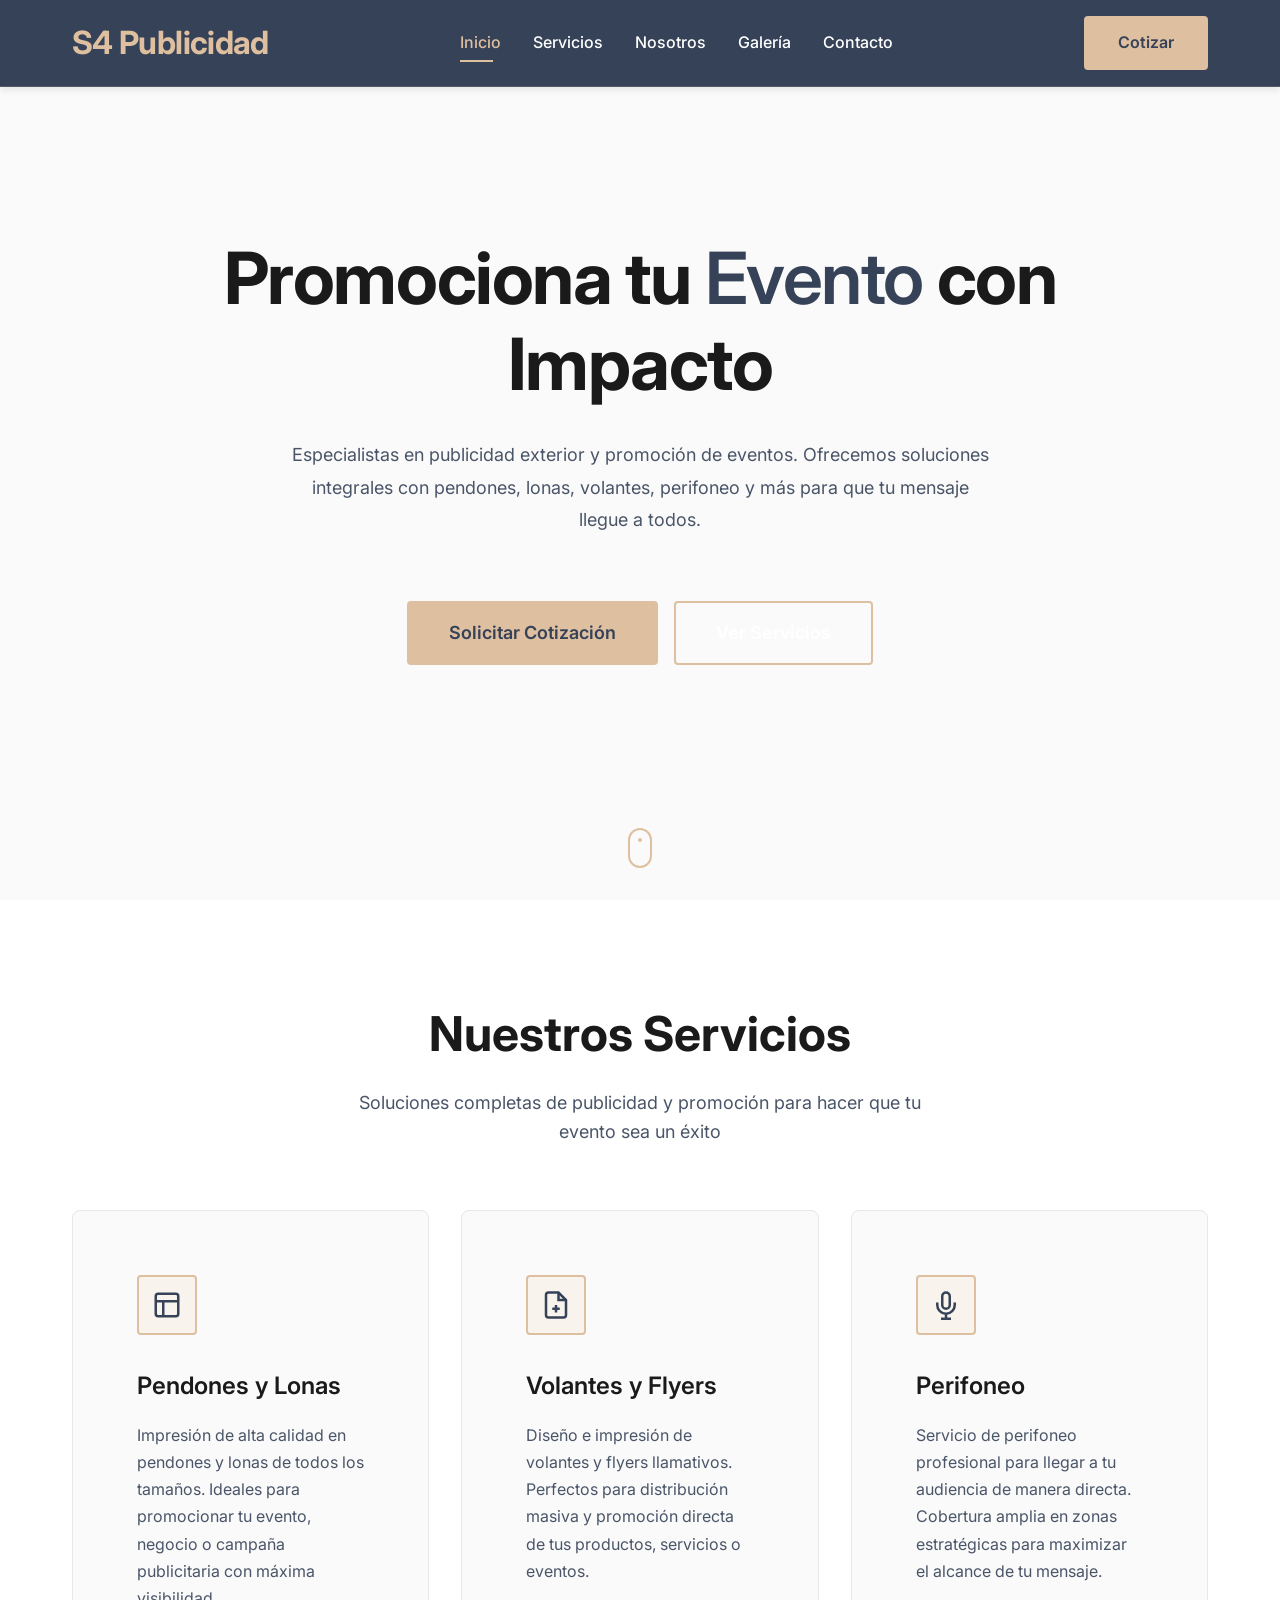
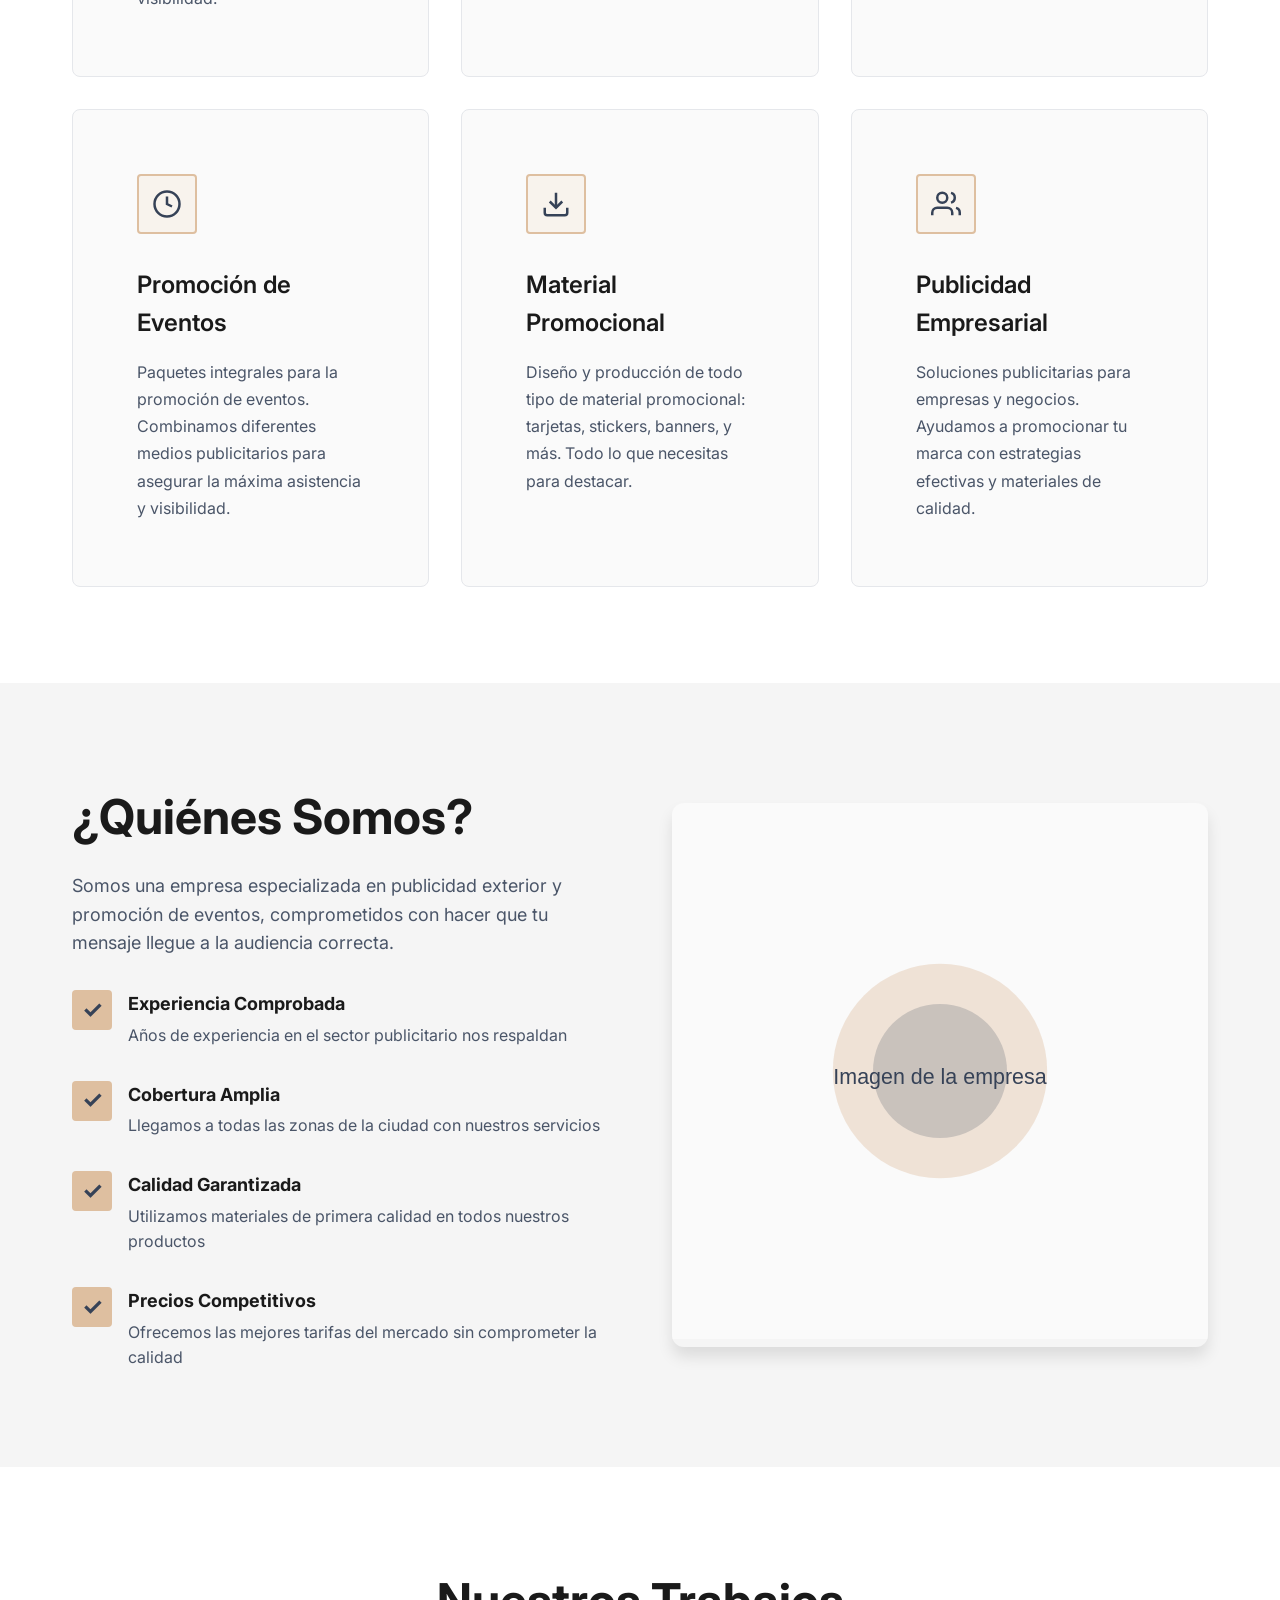
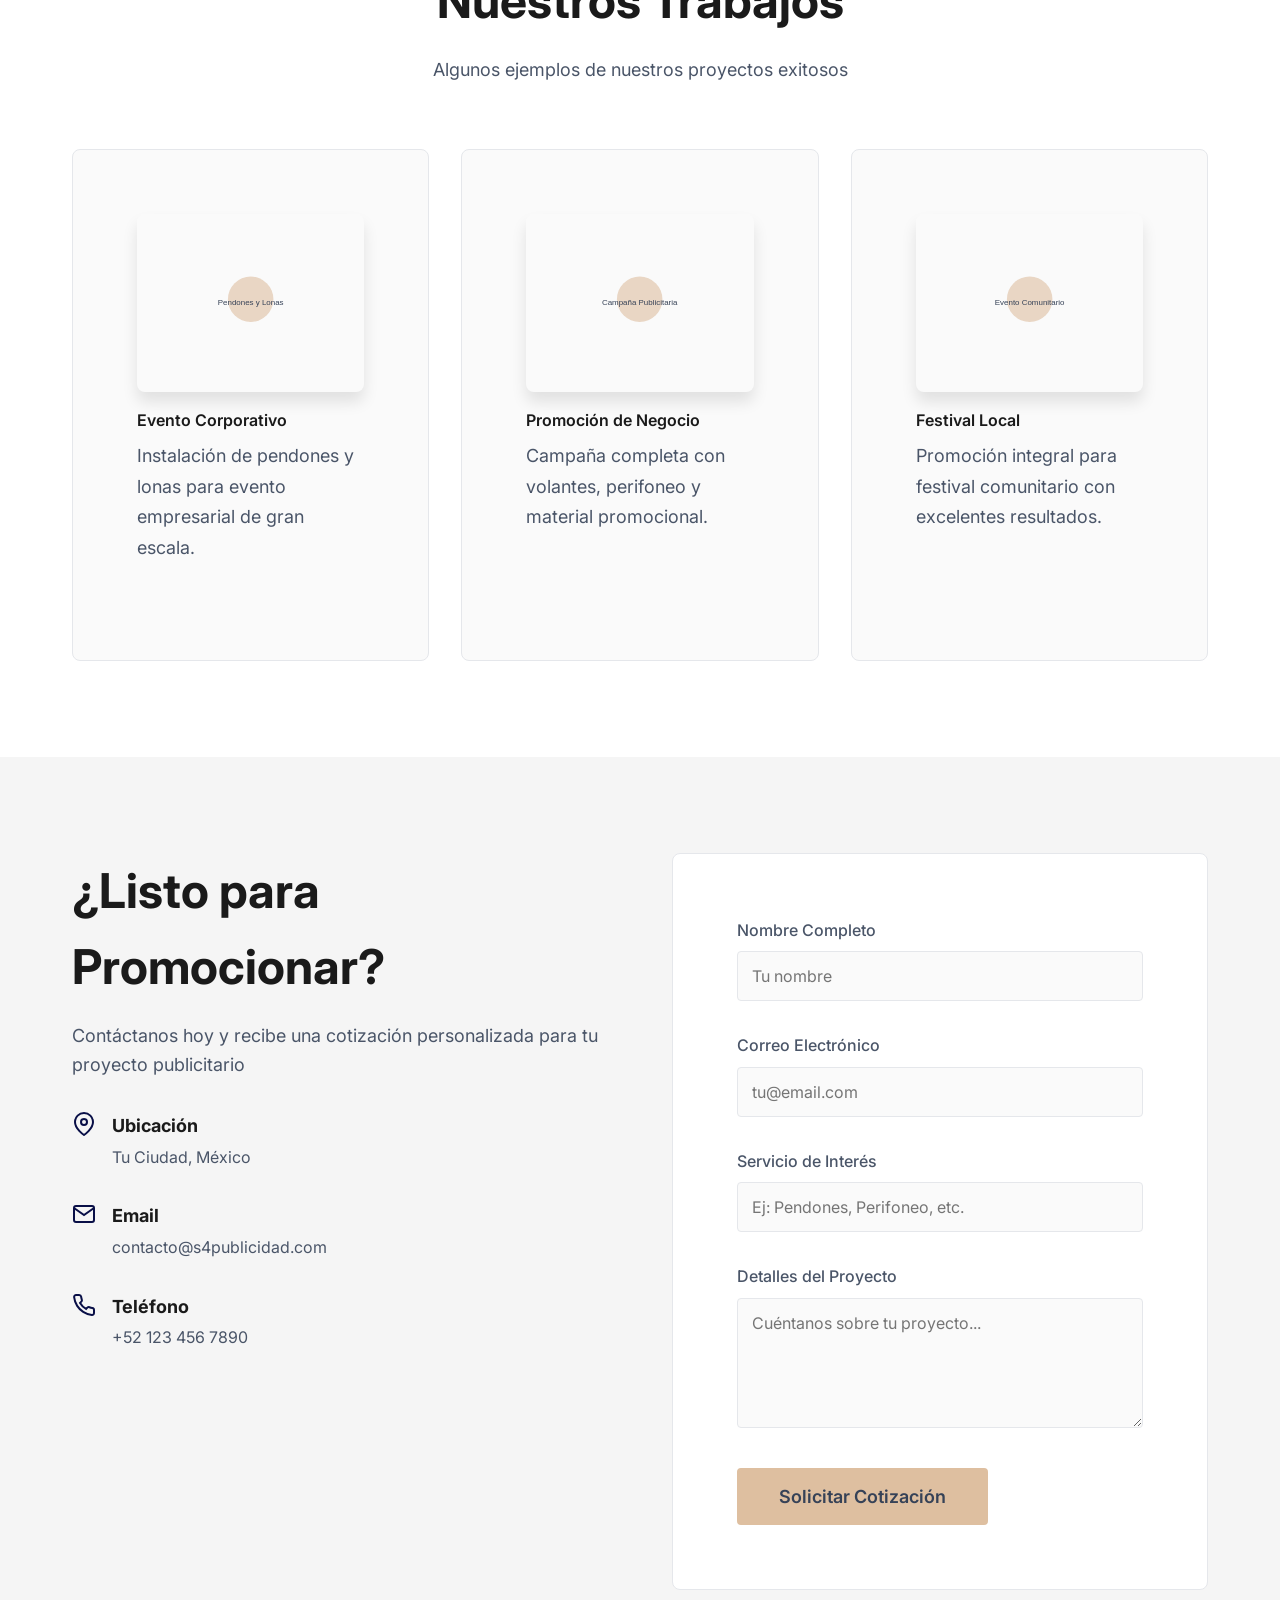
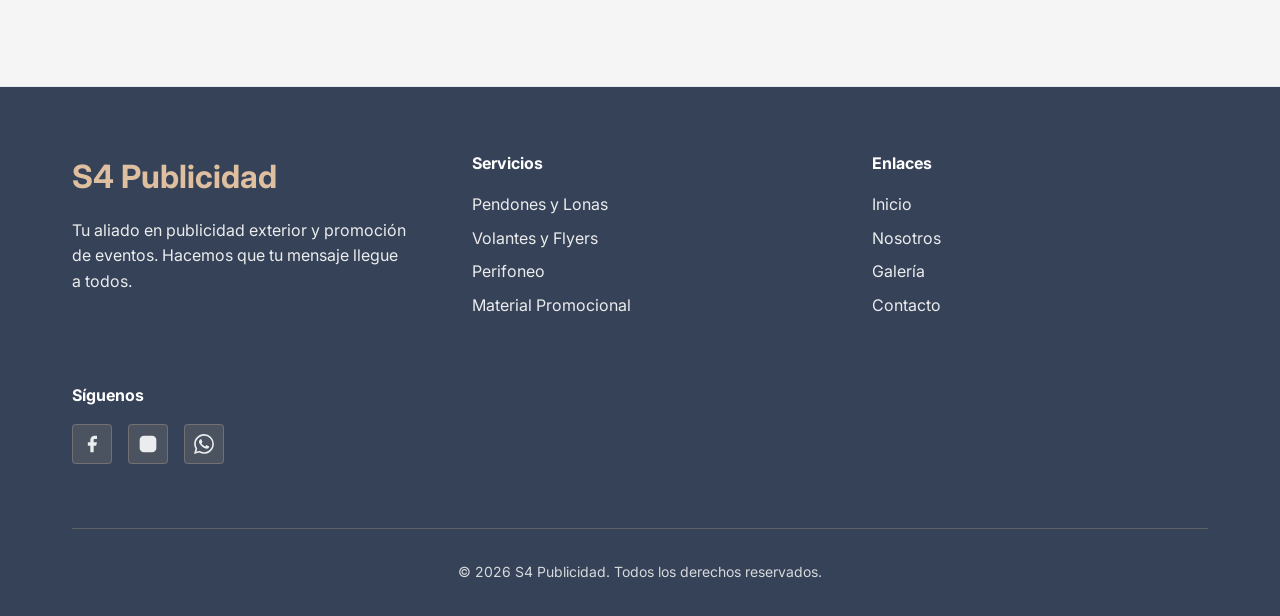
==== index.html @ 0abf999f "Initial commit: S4 Publicidad landing page con diseño minimalista" ====
<!DOCTYPE html>
<html lang="es">

<head>
    <meta charset="UTF-8">
    <meta name="viewport" content="width=device-width, initial-scale=1.0">
    <meta name="description"
        content="S4 Publicidad - Especialistas en publicidad exterior y promoción de eventos. Pendones, lonas, volantes, perifoneo y más.">
    <meta name="keywords"
        content="publicidad, pendones, lonas, volantes, perifoneo, promoción de eventos, publicidad exterior, S4">
    <meta name="author" content="S4 Publicidad">
    <title>S4 Publicidad - Promoción de Eventos y Publicidad Exterior</title>

    <!-- CSS -->
    <link rel="stylesheet" href="css/style.css">

    <!-- Google Fonts -->
    <link rel="preconnect" href="https://fonts.googleapis.com">
    <link rel="preconnect" href="https://fonts.gstatic.com" crossorigin>
    <link href="https://fonts.googleapis.com/css2?family=Inter:wght@300;400;500;600;700;800&display=swap"
        rel="stylesheet">
</head>

<body>
    <!-- ============================================
         HEADER COMPONENT
         Archivo fuente: components/header.html
         Para editar, modifica components/header.html
         ============================================ -->
    <!-- Navigation -->
    <nav class="navbar" id="navbar">
        <div class="container">
            <div class="nav-wrapper">
                <a href="#" class="logo">S4 Publicidad</a>
                <button class="menu-toggle" id="menuToggle" aria-label="Toggle menu">
                    <span></span>
                    <span></span>
                    <span></span>
                </button>
                <ul class="nav-menu" id="navMenu">
                    <li><a href="#inicio" class="nav-link active">Inicio</a></li>
                    <li><a href="#servicios" class="nav-link">Servicios</a></li>
                    <li><a href="#nosotros" class="nav-link">Nosotros</a></li>
                    <li><a href="#galeria" class="nav-link">Galería</a></li>
                    <li><a href="#contacto" class="nav-link">Contacto</a></li>
                </ul>
                <a href="#contacto" class="btn btn-primary">Cotizar</a>
            </div>
        </div>
    </nav>
    <!-- ============================================ -->

    <!-- Hero Section -->
    <section id="inicio" class="hero">
        <div class="hero-background"></div>
        <div class="container">
            <div class="hero-content">
                <h1 class="hero-title">
                    Promociona tu <span class="accent-text">Evento</span> con Impacto
                </h1>
                <p class="hero-description">
                    Especialistas en publicidad exterior y promoción de eventos. Ofrecemos soluciones integrales con
                    pendones, lonas, volantes, perifoneo y más para que tu mensaje llegue a todos.
                </p>
                <div class="hero-buttons">
                    <a href="#contacto" class="btn btn-primary btn-large">Solicitar Cotización</a>
                    <a href="#servicios" class="btn btn-secondary btn-large">Ver Servicios</a>
                </div>
            </div>
        </div>
        <div class="scroll-indicator">
            <span></span>
        </div>
    </section>

    <!-- Services Section -->
    <section id="servicios" class="services">
        <div class="container">
            <div class="section-header">
                <h2 class="section-title">Nuestros Servicios</h2>
                <p class="section-description">
                    Soluciones completas de publicidad y promoción para hacer que tu evento sea un éxito
                </p>
            </div>
            <div class="services-grid">
                <div class="service-card">
                    <div class="service-icon">
                        <svg viewBox="0 0 24 24" fill="none" stroke="currentColor" stroke-width="2">
                            <rect x="3" y="3" width="18" height="18" rx="2" />
                            <path d="M3 9h18M9 21V9" />
                        </svg>
                    </div>
                    <h3 class="service-title">Pendones y Lonas</h3>
                    <p class="service-description">
                        Impresión de alta calidad en pendones y lonas de todos los tamaños. Ideales para promocionar
                        tu evento, negocio o campaña publicitaria con máxima visibilidad.
                    </p>
                </div>
                <div class="service-card">
                    <div class="service-icon">
                        <svg viewBox="0 0 24 24" fill="none" stroke="currentColor" stroke-width="2">
                            <path d="M14 2H6a2 2 0 0 0-2 2v16a2 2 0 0 0 2 2h12a2 2 0 0 0 2-2V8z" />
                            <polyline points="14,2 14,8 20,8" />
                            <line x1="12" y1="18" x2="12" y2="12" />
                            <line x1="9" y1="15" x2="15" y2="15" />
                        </svg>
                    </div>
                    <h3 class="service-title">Volantes y Flyers</h3>
                    <p class="service-description">
                        Diseño e impresión de volantes y flyers llamativos. Perfectos para distribución masiva
                        y promoción directa de tus productos, servicios o eventos.
                    </p>
                </div>
                <div class="service-card">
                    <div class="service-icon">
                        <svg viewBox="0 0 24 24" fill="none" stroke="currentColor" stroke-width="2">
                            <path d="M12 2a3 3 0 0 0-3 3v7a3 3 0 0 0 6 0V5a3 3 0 0 0-3-3z" />
                            <path d="M19 10v2a7 7 0 0 1-14 0v-2" />
                            <line x1="12" y1="19" x2="12" y2="23" />
                            <line x1="8" y1="23" x2="16" y2="23" />
                        </svg>
                    </div>
                    <h3 class="service-title">Perifoneo</h3>
                    <p class="service-description">
                        Servicio de perifoneo profesional para llegar a tu audiencia de manera directa.
                        Cobertura amplia en zonas estratégicas para maximizar el alcance de tu mensaje.
                    </p>
                </div>
                <div class="service-card">
                    <div class="service-icon">
                        <svg viewBox="0 0 24 24" fill="none" stroke="currentColor" stroke-width="2">
                            <circle cx="12" cy="12" r="10" />
                            <polyline points="12,6 12,12 16,14" />
                        </svg>
                    </div>
                    <h3 class="service-title">Promoción de Eventos</h3>
                    <p class="service-description">
                        Paquetes integrales para la promoción de eventos. Combinamos diferentes medios
                        publicitarios para asegurar la máxima asistencia y visibilidad.
                    </p>
                </div>
                <div class="service-card">
                    <div class="service-icon">
                        <svg viewBox="0 0 24 24" fill="none" stroke="currentColor" stroke-width="2">
                            <path d="M21 15v4a2 2 0 0 1-2 2H5a2 2 0 0 1-2-2v-4" />
                            <polyline points="7,10 12,15 17,10" />
                            <line x1="12" y1="15" x2="12" y2="3" />
                        </svg>
                    </div>
                    <h3 class="service-title">Material Promocional</h3>
                    <p class="service-description">
                        Diseño y producción de todo tipo de material promocional: tarjetas, stickers,
                        banners, y más. Todo lo que necesitas para destacar.
                    </p>
                </div>
                <div class="service-card">
                    <div class="service-icon">
                        <svg viewBox="0 0 24 24" fill="none" stroke="currentColor" stroke-width="2">
                            <path d="M17 21v-2a4 4 0 0 0-4-4H5a4 4 0 0 0-4 4v2" />
                            <circle cx="9" cy="7" r="4" />
                            <path d="M23 21v-2a4 4 0 0 0-3-3.87" />
                            <path d="M16 3.13a4 4 0 0 1 0 7.75" />
                        </svg>
                    </div>
                    <h3 class="service-title">Publicidad Empresarial</h3>
                    <p class="service-description">
                        Soluciones publicitarias para empresas y negocios. Ayudamos a promocionar tu marca
                        con estrategias efectivas y materiales de calidad.
                    </p>
                </div>
            </div>
        </div>
    </section>

    <!-- About Us Section -->
    <section id="nosotros" class="features">
        <div class="container">
            <div class="features-wrapper">
                <div class="features-content">
                    <h2 class="section-title">¿Quiénes Somos?</h2>
                    <p class="section-description">
                        Somos una empresa especializada en publicidad exterior y promoción de eventos,
                        comprometidos con hacer que tu mensaje llegue a la audiencia correcta.
                    </p>
                    <ul class="features-list">
                        <li class="feature-item">
                            <div class="feature-icon">✓</div>
                            <div>
                                <h4>Experiencia Comprobada</h4>
                                <p>Años de experiencia en el sector publicitario nos respaldan</p>
                            </div>
                        </li>
                        <li class="feature-item">
                            <div class="feature-icon">✓</div>
                            <div>
                                <h4>Cobertura Amplia</h4>
                                <p>Llegamos a todas las zonas de la ciudad con nuestros servicios</p>
                            </div>
                        </li>
                        <li class="feature-item">
                            <div class="feature-icon">✓</div>
                            <div>
                                <h4>Calidad Garantizada</h4>
                                <p>Utilizamos materiales de primera calidad en todos nuestros productos</p>
                            </div>
                        </li>
                        <li class="feature-item">
                            <div class="feature-icon">✓</div>
                            <div>
                                <h4>Precios Competitivos</h4>
                                <p>Ofrecemos las mejores tarifas del mercado sin comprometer la calidad</p>
                            </div>
                        </li>
                    </ul>
                </div>
                <div class="features-image">
                    <div class="image-placeholder">
                        <!-- Placeholder para imagen de la empresa -->
                        <svg viewBox="0 0 400 400" fill="none">
                            <rect width="400" height="400" fill="#FAFAFA" />
                            <circle cx="200" cy="200" r="80" fill="#DEBFA0" opacity="0.4" />
                            <circle cx="200" cy="200" r="50" fill="#364257" opacity="0.2" />
                            <text x="200" y="210" text-anchor="middle" fill="#364257" font-size="16"
                                font-family="Arial">
                                Imagen de la empresa
                            </text>
                        </svg>
                    </div>
                </div>
            </div>
        </div>
    </section>

    <!-- Gallery Section -->
    <section id="galeria" class="testimonials">
        <div class="container">
            <div class="section-header">
                <h2 class="section-title">Nuestros Trabajos</h2>
                <p class="section-description">
                    Algunos ejemplos de nuestros proyectos exitosos
                </p>
            </div>
            <div class="testimonials-grid">
                <div class="testimonial-card">
                    <!-- Placeholder para imagen de trabajo 1 -->
                    <div class="image-placeholder"
                        style="margin-bottom: 1rem; border-radius: 0.5rem; overflow: hidden;">
                        <svg viewBox="0 0 400 300" fill="none">
                            <rect width="400" height="300" fill="#FAFAFA" />
                            <circle cx="200" cy="150" r="40" fill="#DEBFA0" opacity="0.6" />
                            <text x="200" y="160" text-anchor="middle" fill="#364257" font-size="14"
                                font-family="Arial">
                                Pendones y Lonas
                            </text>
                        </svg>
                    </div>
                    <h4 style="margin-bottom: 0.5rem; font-weight: 600;">Evento Corporativo</h4>
                    <p class="testimonial-text" style="font-style: normal;">
                        Instalación de pendones y lonas para evento empresarial de gran escala.
                    </p>
                </div>
                <div class="testimonial-card">
                    <!-- Placeholder para imagen de trabajo 2 -->
                    <div class="image-placeholder"
                        style="margin-bottom: 1rem; border-radius: 0.5rem; overflow: hidden;">
                        <svg viewBox="0 0 400 300" fill="none">
                            <rect width="400" height="300" fill="#FAFAFA" />
                            <circle cx="200" cy="150" r="40" fill="#DEBFA0" opacity="0.6" />
                            <text x="200" y="160" text-anchor="middle" fill="#364257" font-size="14"
                                font-family="Arial">
                                Campaña Publicitaria
                            </text>
                        </svg>
                    </div>
                    <h4 style="margin-bottom: 0.5rem; font-weight: 600;">Promoción de Negocio</h4>
                    <p class="testimonial-text" style="font-style: normal;">
                        Campaña completa con volantes, perifoneo y material promocional.
                    </p>
                </div>
                <div class="testimonial-card">
                    <!-- Placeholder para imagen de trabajo 3 -->
                    <div class="image-placeholder"
                        style="margin-bottom: 1rem; border-radius: 0.5rem; overflow: hidden;">
                        <svg viewBox="0 0 400 300" fill="none">
                            <rect width="400" height="300" fill="#FAFAFA" />
                            <circle cx="200" cy="150" r="40" fill="#DEBFA0" opacity="0.6" />
                            <text x="200" y="160" text-anchor="middle" fill="#364257" font-size="14"
                                font-family="Arial">
                                Evento Comunitario
                            </text>
                        </svg>
                    </div>
                    <h4 style="margin-bottom: 0.5rem; font-weight: 600;">Festival Local</h4>
                    <p class="testimonial-text" style="font-style: normal;">
                        Promoción integral para festival comunitario con excelentes resultados.
                    </p>
                </div>
            </div>
        </div>
    </section>

    <!-- Contact Section -->
    <section id="contacto" class="contact">
        <div class="container">
            <div class="contact-wrapper">
                <div class="contact-info">
                    <h2 class="section-title">¿Listo para Promocionar?</h2>
                    <p class="section-description">
                        Contáctanos hoy y recibe una cotización personalizada para tu proyecto publicitario
                    </p>
                    <div class="contact-details">
                        <div class="contact-item">
                            <svg viewBox="0 0 24 24" fill="none" stroke="currentColor" stroke-width="2">
                                <path d="M21 10c0 7-9 13-9 13s-9-6-9-13a9 9 0 0 1 18 0z" />
                                <circle cx="12" cy="10" r="3" />
                            </svg>
                            <div>
                                <h4>Ubicación</h4>
                                <p>Tu Ciudad, México</p>
                            </div>
                        </div>
                        <div class="contact-item">
                            <svg viewBox="0 0 24 24" fill="none" stroke="currentColor" stroke-width="2">
                                <path d="M4 4h16c1.1 0 2 .9 2 2v12c0 1.1-.9 2-2 2H4c-1.1 0-2-.9-2-2V6c0-1.1.9-2 2-2z" />
                                <polyline points="22,6 12,13 2,6" />
                            </svg>
                            <div>
                                <h4>Email</h4>
                                <p>contacto@s4publicidad.com</p>
                            </div>
                        </div>
                        <div class="contact-item">
                            <svg viewBox="0 0 24 24" fill="none" stroke="currentColor" stroke-width="2">
                                <path
                                    d="M22 16.92v3a2 2 0 0 1-2.18 2 19.79 19.79 0 0 1-8.63-3.07 19.5 19.5 0 0 1-6-6 19.79 19.79 0 0 1-3.07-8.67A2 2 0 0 1 4.11 2h3a2 2 0 0 1 2 1.72 12.84 12.84 0 0 0 .7 2.81 2 2 0 0 1-.45 2.11L8.09 9.91a16 16 0 0 0 6 6l1.27-1.27a2 2 0 0 1 2.11-.45 12.84 12.84 0 0 0 2.81.7A2 2 0 0 1 22 16.92z" />
                            </svg>
                            <div>
                                <h4>Teléfono</h4>
                                <p>+52 123 456 7890</p>
                            </div>
                        </div>
                    </div>
                </div>
                <form class="contact-form" id="contactForm">
                    <div class="form-group">
                        <label for="name">Nombre Completo</label>
                        <input type="text" id="name" name="name" placeholder="Tu nombre" required>
                    </div>
                    <div class="form-group">
                        <label for="email">Correo Electrónico</label>
                        <input type="email" id="email" name="email" placeholder="tu@email.com" required>
                    </div>
                    <div class="form-group">
                        <label for="subject">Servicio de Interés</label>
                        <input type="text" id="subject" name="subject" placeholder="Ej: Pendones, Perifoneo, etc."
                            required>
                    </div>
                    <div class="form-group">
                        <label for="message">Detalles del Proyecto</label>
                        <textarea id="message" name="message" rows="5" placeholder="Cuéntanos sobre tu proyecto..."
                            required></textarea>
                    </div>
                    <button type="submit" class="btn btn-primary btn-large">Solicitar Cotización</button>
                </form>
            </div>
        </div>
    </section>


    <!-- ============================================
         FOOTER COMPONENT
         Archivo fuente: components/footer.html
         Para editar, modifica components/footer.html
         ============================================ -->
    <!-- Footer -->
    <footer class="footer">
        <div class="container">
            <div class="footer-content">
                <div class="footer-section">
                    <h3 class="footer-logo">S4 Publicidad</h3>
                    <p>Tu aliado en publicidad exterior y promoción de eventos. Hacemos que tu mensaje llegue a todos.
                    </p>
                </div>
                <div class="footer-section">
                    <h4>Servicios</h4>
                    <ul>
                        <li><a href="#servicios">Pendones y Lonas</a></li>
                        <li><a href="#servicios">Volantes y Flyers</a></li>
                        <li><a href="#servicios">Perifoneo</a></li>
                        <li><a href="#servicios">Material Promocional</a></li>
                    </ul>
                </div>
                <div class="footer-section">
                    <h4>Enlaces</h4>
                    <ul>
                        <li><a href="#inicio">Inicio</a></li>
                        <li><a href="#nosotros">Nosotros</a></li>
                        <li><a href="#galeria">Galería</a></li>
                        <li><a href="#contacto">Contacto</a></li>
                    </ul>
                </div>
                <div class="footer-section">
                    <h4>Síguenos</h4>
                    <div class="social-links">
                        <a href="#" aria-label="Facebook">
                            <svg viewBox="0 0 24 24" fill="currentColor">
                                <path d="M18 2h-3a5 5 0 0 0-5 5v3H7v4h3v8h4v-8h3l1-4h-4V7a1 1 0 0 1 1-1h3z" />
                            </svg>
                        </a>
                        <a href="#" aria-label="Instagram">
                            <svg viewBox="0 0 24 24" fill="currentColor">
                                <rect x="2" y="2" width="20" height="20" rx="5" ry="5" />
                                <path d="M16 11.37A4 4 0 1 1 12.63 8 4 4 0 0 1 16 11.37z" />
                                <line x1="17.5" y1="6.5" x2="17.51" y2="6.5" />
                            </svg>
                        </a>
                        <a href="#" aria-label="WhatsApp">
                            <svg viewBox="0 0 24 24" fill="currentColor">
                                <path
                                    d="M17.472 14.382c-.297-.149-1.758-.867-2.03-.967-.273-.099-.471-.148-.67.15-.197.297-.767.966-.94 1.164-.173.199-.347.223-.644.075-.297-.15-1.255-.463-2.39-1.475-.883-.788-1.48-1.761-1.653-2.059-.173-.297-.018-.458.13-.606.134-.133.298-.347.446-.52.149-.174.198-.298.298-.497.099-.198.05-.371-.025-.52-.075-.149-.669-1.612-.916-2.207-.242-.579-.487-.5-.669-.51-.173-.008-.371-.01-.57-.01-.198 0-.52.074-.792.372-.272.297-1.04 1.016-1.04 2.479 0 1.462 1.065 2.875 1.213 3.074.149.198 2.096 3.2 5.077 4.487.709.306 1.262.489 1.694.625.712.227 1.36.195 1.871.118.571-.085 1.758-.719 2.006-1.413.248-.694.248-1.289.173-1.413-.074-.124-.272-.198-.57-.347m-5.421 7.403h-.004a9.87 9.87 0 01-5.031-1.378l-.361-.214-3.741.982.998-3.648-.235-.374a9.86 9.86 0 01-1.51-5.26c.001-5.45 4.436-9.884 9.888-9.884 2.64 0 5.122 1.03 6.988 2.898a9.825 9.825 0 012.893 6.994c-.003 5.45-4.437 9.884-9.885 9.884m8.413-18.297A11.815 11.815 0 0012.05 0C5.495 0 .16 5.335.157 11.892c0 2.096.547 4.142 1.588 5.945L0 24l6.305-1.654a11.882 11.882 0 005.683 1.448h.005c6.554 0 11.89-5.335 11.893-11.893a11.821 11.821 0 00-3.48-8.413z" />
                            </svg>
                        </a>
                    </div>
                </div>
            </div>
            <div class="footer-bottom">
                <p>&copy; 2026 S4 Publicidad. Todos los derechos reservados.</p>
            </div>
        </div>
    </footer>
    <!-- ============================================ -->

    <!-- JavaScript -->
    <script src="js/components-loader.js"></script>
    <script src="js/main.js"></script>
</body>

</html>
---- css/style.css ----
/* ===================================
   VARIABLES CSS - ESTILO MINIMALISTA
   =================================== */
:root {
    /* Paleta de Colores Minimalista */
    --primary-color: #090F47;
    /* Azul oscuro - Color principal */
    --secondary-color: #364257;
    /* Gris azulado - Acento oscuro */
    --accent-color: #DEBFA0;
    /* Crema/Beige - Acento cálido */
    --white-color: #FFFFFF;
    /* Blanco puro */

    /* Variaciones de colores */
    --primary-dark: #060a30;
    --primary-light: #1a2570;
    --secondary-dark: #2a3342;
    --secondary-light: #4a5568;
    --accent-dark: #c9a885;
    --accent-light: #e8d4bb;

    /* Colores de fondo - Minimalista */
    --bg-primary: #FAFAFA;
    /* Gris muy claro (casi blanco) */
    --bg-secondary: #F5F5F5;
    /* Gris claro para contraste */
    --bg-white: #FFFFFF;
    /* Blanco puro para tarjetas */
    --bg-dark: #364257;
    /* Gris azulado para footer */
    --bg-accent: #DEBFA0;
    /* Crema para acentos */
    --bg-accent-light: #F8F3ED;
    /* Crema muy claro */

    /* Colores de texto */
    --text-primary: #1a1a1a;
    /* Negro suave (no puro) */
    --text-secondary: #4a5568;
    /* Gris medio */
    --text-muted: #9ca3af;
    /* Gris claro */
    --text-light: #FFFFFF;
    /* Texto claro para fondos oscuros */
    --text-on-accent: #364257;
    /* Texto sobre fondo crema */

    /* Bordes minimalistas */
    --border-color: #e5e7eb;
    --border-light: #f3f4f6;
    --border-accent: #DEBFA0;

    /* Sombras sutiles */
    --shadow-sm: 0 1px 2px rgba(0, 0, 0, 0.05);
    --shadow-md: 0 4px 6px rgba(0, 0, 0, 0.07);
    --shadow-lg: 0 10px 15px rgba(0, 0, 0, 0.1);
    --shadow-accent: 0 4px 12px rgba(222, 191, 160, 0.2);

    /* Espaciado */
    --spacing-xs: 0.5rem;
    --spacing-sm: 1rem;
    --spacing-md: 2rem;
    --spacing-lg: 4rem;
    --spacing-xl: 6rem;

    /* Tipografía */
    --font-primary: 'Inter', -apple-system, BlinkMacSystemFont, 'Segoe UI', sans-serif;
    --font-size-xs: 0.875rem;
    --font-size-sm: 1rem;
    --font-size-md: 1.125rem;
    --font-size-lg: 1.5rem;
    --font-size-xl: 2rem;
    --font-size-2xl: 3rem;
    --font-size-3xl: 4rem;

    /* Transiciones */
    --transition-fast: 0.2s ease;
    --transition-normal: 0.3s ease;
    --transition-slow: 0.5s ease;

    /* Border radius - Minimalista */
    --radius-sm: 0.25rem;
    --radius-md: 0.5rem;
    --radius-lg: 0.75rem;
    --radius-full: 9999px;
}

/* ===================================
   RESET Y BASE
   =================================== */
* {
    margin: 0;
    padding: 0;
    box-sizing: border-box;
}

html {
    scroll-behavior: smooth;
    font-size: 16px;
}

body {
    font-family: var(--font-primary);
    background-color: var(--bg-primary);
    color: var(--text-primary);
    line-height: 1.6;
    overflow-x: hidden;
}

a {
    text-decoration: none;
    color: inherit;
    transition: all var(--transition-normal);
}

ul {
    list-style: none;
}

img {
    max-width: 100%;
    height: auto;
    display: block;
}

button {
    font-family: inherit;
    cursor: pointer;
    border: none;
    background: none;
}

/* ===================================
   UTILIDADES
   =================================== */
.container {
    max-width: 1200px;
    margin: 0 auto;
    padding: 0 var(--spacing-md);
}

/* Texto con color de acento */
.accent-text {
    color: var(--secondary-color);
    font-weight: 600;
}

/* ===================================
   NAVEGACIÓN - ESTILO MINIMALISTA
   =================================== */
.navbar {
    position: fixed;
    top: 0;
    left: 0;
    right: 0;
    z-index: 1000;
    padding: var(--spacing-sm) 0;
    background: var(--secondary-color);
    border-bottom: 1px solid rgba(222, 191, 160, 0.2);
    transition: all var(--transition-normal);
    box-shadow: var(--shadow-md);
}

.navbar.scrolled {
    padding: 0.75rem 0;
    box-shadow: var(--shadow-sm);
}

.nav-wrapper {
    display: flex;
    align-items: center;
    justify-content: space-between;
    gap: var(--spacing-md);
}

.logo {
    font-size: var(--font-size-xl);
    font-weight: 700;
    color: var(--accent-color);
    letter-spacing: -0.02em;
    transition: color var(--transition-normal);
}

.logo:hover {
    color: var(--accent-light);
}

.nav-menu {
    display: flex;
    gap: var(--spacing-md);
    align-items: center;
}

.nav-link {
    position: relative;
    padding: 0.5rem 0;
    color: var(--text-light);
    font-weight: 500;
    transition: color var(--transition-normal);
}

.nav-link::after {
    content: '';
    position: absolute;
    bottom: -2px;
    left: 0;
    width: 0;
    height: 2px;
    background: var(--accent-color);
    transition: width var(--transition-normal);
}

.nav-link:hover,
.nav-link.active {
    color: var(--accent-color);
}

.nav-link:hover::after,
.nav-link.active::after {
    width: 80%;
}

.menu-toggle {
    display: none;
    flex-direction: column;
    gap: 5px;
    padding: var(--spacing-xs);
}

.menu-toggle span {
    width: 25px;
    height: 3px;
    background: var(--text-light);
    border-radius: var(--radius-full);
    transition: all var(--transition-normal);
}

/* ===================================
   BOTONES - ESTILO MINIMALISTA
   =================================== */
.btn {
    display: inline-block;
    padding: 0.75rem 2rem;
    border-radius: var(--radius-sm);
    font-weight: 600;
    text-align: center;
    transition: all var(--transition-normal);
    border: 2px solid transparent;
}

.btn-primary {
    background: var(--accent-color);
    color: var(--text-on-accent);
    border-color: var(--accent-color);
}

.btn-primary:hover {
    background: var(--accent-light);
    border-color: var(--accent-light);
    transform: translateY(-2px);
    box-shadow: var(--shadow-md);
}

.btn-secondary {
    background: transparent;
    color: var(--text-light);
    border-color: var(--accent-color);
}

.btn-secondary:hover {
    background: var(--accent-color);
    color: var(--text-on-accent);
    transform: translateY(-2px);
}

.btn-large {
    padding: 1rem 2.5rem;
    font-size: var(--font-size-md);
}

/* ===================================
   HERO SECTION - MINIMALISTA
   =================================== */
.hero {
    min-height: 100vh;
    display: flex;
    align-items: center;
    justify-content: center;
    position: relative;
    padding: var(--spacing-xl) 0;
    background: var(--bg-primary);
}

.hero-background {
    position: absolute;
    top: 0;
    left: 0;
    right: 0;
    bottom: 0;
    background: linear-gradient(135deg, rgba(222, 191, 160, 0.08) 0%, transparent 50%);
    z-index: -1;
}

.hero-content {
    text-align: center;
    max-width: 900px;
    margin: 0 auto;
    animation: fadeInUp 1s ease;
}

.hero-title {
    font-size: clamp(2.5rem, 8vw, 4.5rem);
    font-weight: 700;
    line-height: 1.2;
    margin-bottom: var(--spacing-md);
    letter-spacing: -0.02em;
    color: var(--text-primary);
}

.hero-description {
    font-size: var(--font-size-md);
    color: var(--text-secondary);
    margin-bottom: var(--spacing-lg);
    max-width: 700px;
    margin-left: auto;
    margin-right: auto;
    line-height: 1.8;
}

.hero-buttons {
    display: flex;
    gap: var(--spacing-sm);
    justify-content: center;
    flex-wrap: wrap;
}

.scroll-indicator {
    position: absolute;
    bottom: var(--spacing-md);
    left: 50%;
    transform: translateX(-50%);
    animation: bounce 2s infinite;
}

.scroll-indicator span {
    display: block;
    width: 24px;
    height: 40px;
    border: 2px solid var(--accent-color);
    border-radius: var(--radius-full);
    position: relative;
}

.scroll-indicator span::before {
    content: '';
    position: absolute;
    top: 8px;
    left: 50%;
    transform: translateX(-50%);
    width: 4px;
    height: 4px;
    background: var(--accent-color);
    border-radius: 50%;
    animation: scroll 2s infinite;
}

/* ===================================
   SECCIONES
   =================================== */
section {
    padding: var(--spacing-xl) 0;
}

.features {
    background: var(--bg-secondary);
    padding: var(--spacing-xl) 0;
}

.section-header {
    text-align: center;
    margin-bottom: var(--spacing-lg);
}

.section-title {
    font-size: clamp(2rem, 5vw, 3rem);
    font-weight: 700;
    margin-bottom: var(--spacing-sm);
}

.section-description {
    font-size: var(--font-size-md);
    color: var(--text-secondary);
    max-width: 600px;
    margin: 0 auto;
}

/* ===================================
   SERVICIOS
   =================================== */
.services {
    background: var(--bg-white);
    padding: var(--spacing-xl) 0;
}

.services-grid {
    display: grid;
    grid-template-columns: repeat(auto-fit, minmax(300px, 1fr));
    gap: var(--spacing-md);
}

.service-card {
    background: var(--bg-primary);
    padding: var(--spacing-lg);
    border-radius: var(--radius-md);
    border: 1px solid var(--border-color);
    transition: all var(--transition-normal);
}

.service-card:hover {
    transform: translateY(-5px);
    box-shadow: var(--shadow-md);
    border-color: var(--accent-color);
}

.service-icon {
    width: 60px;
    height: 60px;
    background: var(--bg-accent-light);
    border-radius: var(--radius-sm);
    display: flex;
    align-items: center;
    justify-content: center;
    margin-bottom: var(--spacing-md);
    color: var(--secondary-color);
    border: 2px solid var(--accent-color);
}

.service-icon svg {
    width: 30px;
    height: 30px;
}

.service-title {
    font-size: var(--font-size-lg);
    margin-bottom: var(--spacing-sm);
    font-weight: 600;
}

.service-description {
    color: var(--text-secondary);
    line-height: 1.7;
}

/* ===================================
   CARACTERÍSTICAS
   =================================== */
.features-wrapper {
    display: grid;
    grid-template-columns: repeat(auto-fit, minmax(400px, 1fr));
    gap: var(--spacing-lg);
    align-items: center;
}

.features-list {
    display: flex;
    flex-direction: column;
    gap: var(--spacing-md);
    margin-top: var(--spacing-md);
}

.feature-item {
    display: flex;
    gap: var(--spacing-sm);
    align-items: flex-start;
}

.feature-icon {
    width: 40px;
    height: 40px;
    background: var(--bg-accent);
    border-radius: var(--radius-sm);
    display: flex;
    align-items: center;
    justify-content: center;
    flex-shrink: 0;
    font-weight: 700;
    font-size: var(--font-size-lg);
    color: var(--text-on-accent);
}

.feature-item h4 {
    font-size: var(--font-size-md);
    margin-bottom: 0.25rem;
}

.feature-item p {
    color: var(--text-secondary);
    font-size: var(--font-size-sm);
}

.features-image {
    position: relative;
}

.image-placeholder {
    border-radius: var(--radius-lg);
    overflow: hidden;
    box-shadow: var(--shadow-lg);
}

.image-placeholder svg {
    width: 100%;
    height: auto;
}

/* ===================================
   TESTIMONIOS
   =================================== */
.testimonials {
    background: var(--bg-white);
    padding: var(--spacing-xl) 0;
}

.testimonials-grid {
    display: grid;
    grid-template-columns: repeat(auto-fit, minmax(300px, 1fr));
    gap: var(--spacing-md);
}

.testimonial-card {
    background: var(--bg-primary);
    padding: var(--spacing-lg);
    border-radius: var(--radius-md);
    border: 1px solid var(--border-color);
    transition: all var(--transition-normal);
}

.testimonial-card:hover {
    transform: translateY(-5px);
    box-shadow: var(--shadow-md);
    border-color: var(--accent-color);
}

.testimonial-rating {
    color: #fbbf24;
    font-size: var(--font-size-md);
    margin-bottom: var(--spacing-sm);
}

.testimonial-text {
    color: var(--text-secondary);
    font-size: var(--font-size-md);
    line-height: 1.7;
    margin-bottom: var(--spacing-md);
    font-style: italic;
}

.testimonial-author {
    display: flex;
    align-items: center;
    gap: var(--spacing-sm);
}

.author-avatar {
    width: 50px;
    height: 50px;
    background: var(--bg-accent);
    border-radius: 50%;
    display: flex;
    align-items: center;
    justify-content: center;
    font-weight: 700;
    font-size: var(--font-size-md);
    color: var(--text-on-accent);
}

.author-name {
    font-size: var(--font-size-sm);
    font-weight: 600;
}

.author-role {
    font-size: var(--font-size-xs);
    color: var(--text-muted);
}

/* ===================================
   CONTACTO
   =================================== */
.contact {
    background: var(--bg-secondary);
    padding: var(--spacing-xl) 0;
}

.contact-wrapper {
    display: grid;
    grid-template-columns: repeat(auto-fit, minmax(400px, 1fr));
    gap: var(--spacing-lg);
}

.contact-details {
    display: flex;
    flex-direction: column;
    gap: var(--spacing-md);
    margin-top: var(--spacing-md);
}

.contact-item {
    display: flex;
    gap: var(--spacing-sm);
    align-items: flex-start;
}

.contact-item svg {
    width: 24px;
    height: 24px;
    color: var(--primary-color);
    flex-shrink: 0;
}

.contact-item h4 {
    font-size: var(--font-size-md);
    margin-bottom: 0.25rem;
}

.contact-item p {
    color: var(--text-secondary);
    font-size: var(--font-size-sm);
}

/* ===================================
   FORMULARIO
   =================================== */
.contact-form {
    background: var(--bg-white);
    padding: var(--spacing-lg);
    border-radius: var(--radius-md);
    border: 1px solid var(--border-color);
}

.form-group {
    margin-bottom: var(--spacing-md);
}

.form-group label {
    display: block;
    margin-bottom: var(--spacing-xs);
    font-weight: 500;
    color: var(--text-secondary);
}

.form-group input,
.form-group textarea {
    width: 100%;
    padding: 0.875rem;
    background: var(--bg-primary);
    border: 1px solid var(--border-color);
    border-radius: var(--radius-sm);
    color: var(--text-primary);
    font-family: inherit;
    font-size: var(--font-size-sm);
    transition: all var(--transition-normal);
}

.form-group input:focus,
.form-group textarea:focus {
    outline: none;
    border-color: var(--accent-color);
    box-shadow: 0 0 0 3px rgba(222, 191, 160, 0.2);
}

.form-group textarea {
    resize: vertical;
    min-height: 120px;
}

/* ===================================
   FOOTER
   =================================== */
.footer {
    background: var(--bg-dark);
    padding: var(--spacing-lg) 0 var(--spacing-md);
    border-top: 1px solid var(--border-color);
    color: var(--text-light);
}

.footer-content {
    display: grid;
    grid-template-columns: repeat(auto-fit, minmax(250px, 1fr));
    gap: var(--spacing-lg);
    margin-bottom: var(--spacing-lg);
}

.footer-section h3,
.footer-section h4 {
    margin-bottom: var(--spacing-sm);
}

.footer-logo {
    font-size: var(--font-size-xl);
    font-weight: 700;
    color: var(--accent-color);
}

.footer-section p,
.footer-section a {
    color: var(--text-light);
    font-size: var(--font-size-sm);
    opacity: 0.9;
}

.footer-section ul {
    display: flex;
    flex-direction: column;
    gap: var(--spacing-xs);
}

.footer-section a:hover {
    color: var(--accent-color);
    opacity: 1;
}

.social-links {
    display: flex;
    gap: var(--spacing-sm);
}

.social-links a {
    width: 40px;
    height: 40px;
    background: rgba(222, 191, 160, 0.15);
    border: 1px solid rgba(222, 191, 160, 0.3);
    border-radius: var(--radius-sm);
    display: flex;
    align-items: center;
    justify-content: center;
    transition: all var(--transition-normal);
}

.social-links a:hover {
    background: var(--accent-color);
    border-color: var(--accent-color);
    transform: translateY(-3px);
}

.social-links a:hover svg {
    color: var(--text-on-accent);
}

.social-links svg {
    width: 20px;
    height: 20px;
}

.footer-bottom {
    text-align: center;
    padding-top: var(--spacing-md);
    border-top: 1px solid rgba(222, 191, 160, 0.3);
    color: var(--text-light);
    font-size: var(--font-size-xs);
    opacity: 0.8;
}

/* ===================================
   ANIMACIONES
   =================================== */
@keyframes fadeInUp {
    from {
        opacity: 0;
        transform: translateY(30px);
    }

    to {
        opacity: 1;
        transform: translateY(0);
    }
}

@keyframes bounce {

    0%,
    20%,
    50%,
    80%,
    100% {
        transform: translateX(-50%) translateY(0);
    }

    40% {
        transform: translateX(-50%) translateY(-10px);
    }

    60% {
        transform: translateX(-50%) translateY(-5px);
    }
}

@keyframes scroll {
    0% {
        opacity: 0;
        top: 10px;
    }

    50% {
        opacity: 1;
    }

    100% {
        opacity: 0;
        top: 30px;
    }
}

/* ===================================
   RESPONSIVE
   =================================== */
@media (max-width: 768px) {
    .nav-menu {
        position: fixed;
        top: 70px;
        left: 0;
        right: 0;
        background: rgba(15, 15, 35, 0.98);
        backdrop-filter: blur(10px);
        flex-direction: column;
        padding: var(--spacing-md);
        transform: translateX(100%);
        transition: transform var(--transition-normal);
        border-top: 1px solid rgba(255, 255, 255, 0.1);
    }

    .nav-menu.active {
        transform: translateX(0);
    }

    .menu-toggle {
        display: flex;
    }

    .menu-toggle.active span:nth-child(1) {
        transform: rotate(45deg) translate(8px, 8px);
    }

    .menu-toggle.active span:nth-child(2) {
        opacity: 0;
    }

    .menu-toggle.active span:nth-child(3) {
        transform: rotate(-45deg) translate(7px, -7px);
    }

    .nav-wrapper>.btn {
        display: none;
    }

    .hero-buttons {
        flex-direction: column;
    }

    .features-wrapper,
    .contact-wrapper {
        grid-template-columns: 1fr;
    }

    .features-image {
        order: -1;
    }
}

@media (max-width: 480px) {
    :root {
        --spacing-lg: 3rem;
        --spacing-xl: 4rem;
    }

    .services-grid,
    .testimonials-grid {
        grid-template-columns: 1fr;
    }
}
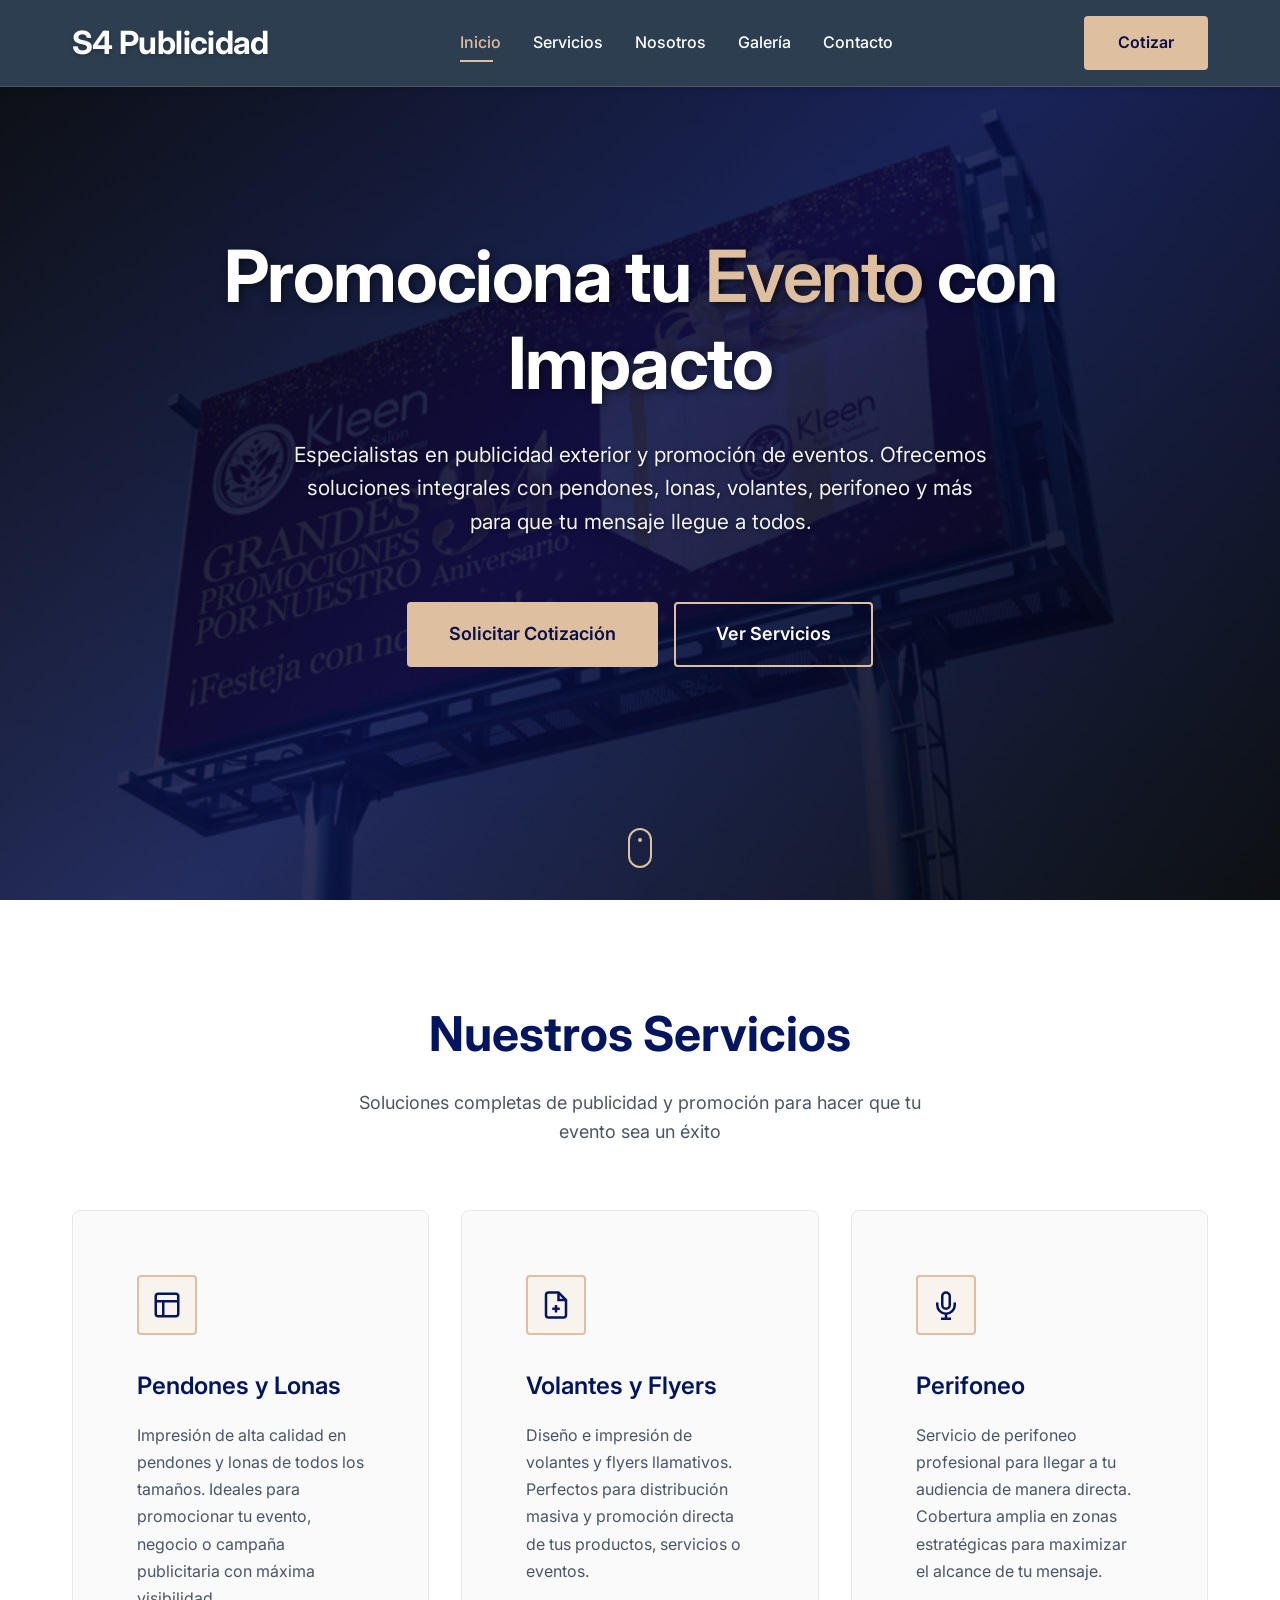
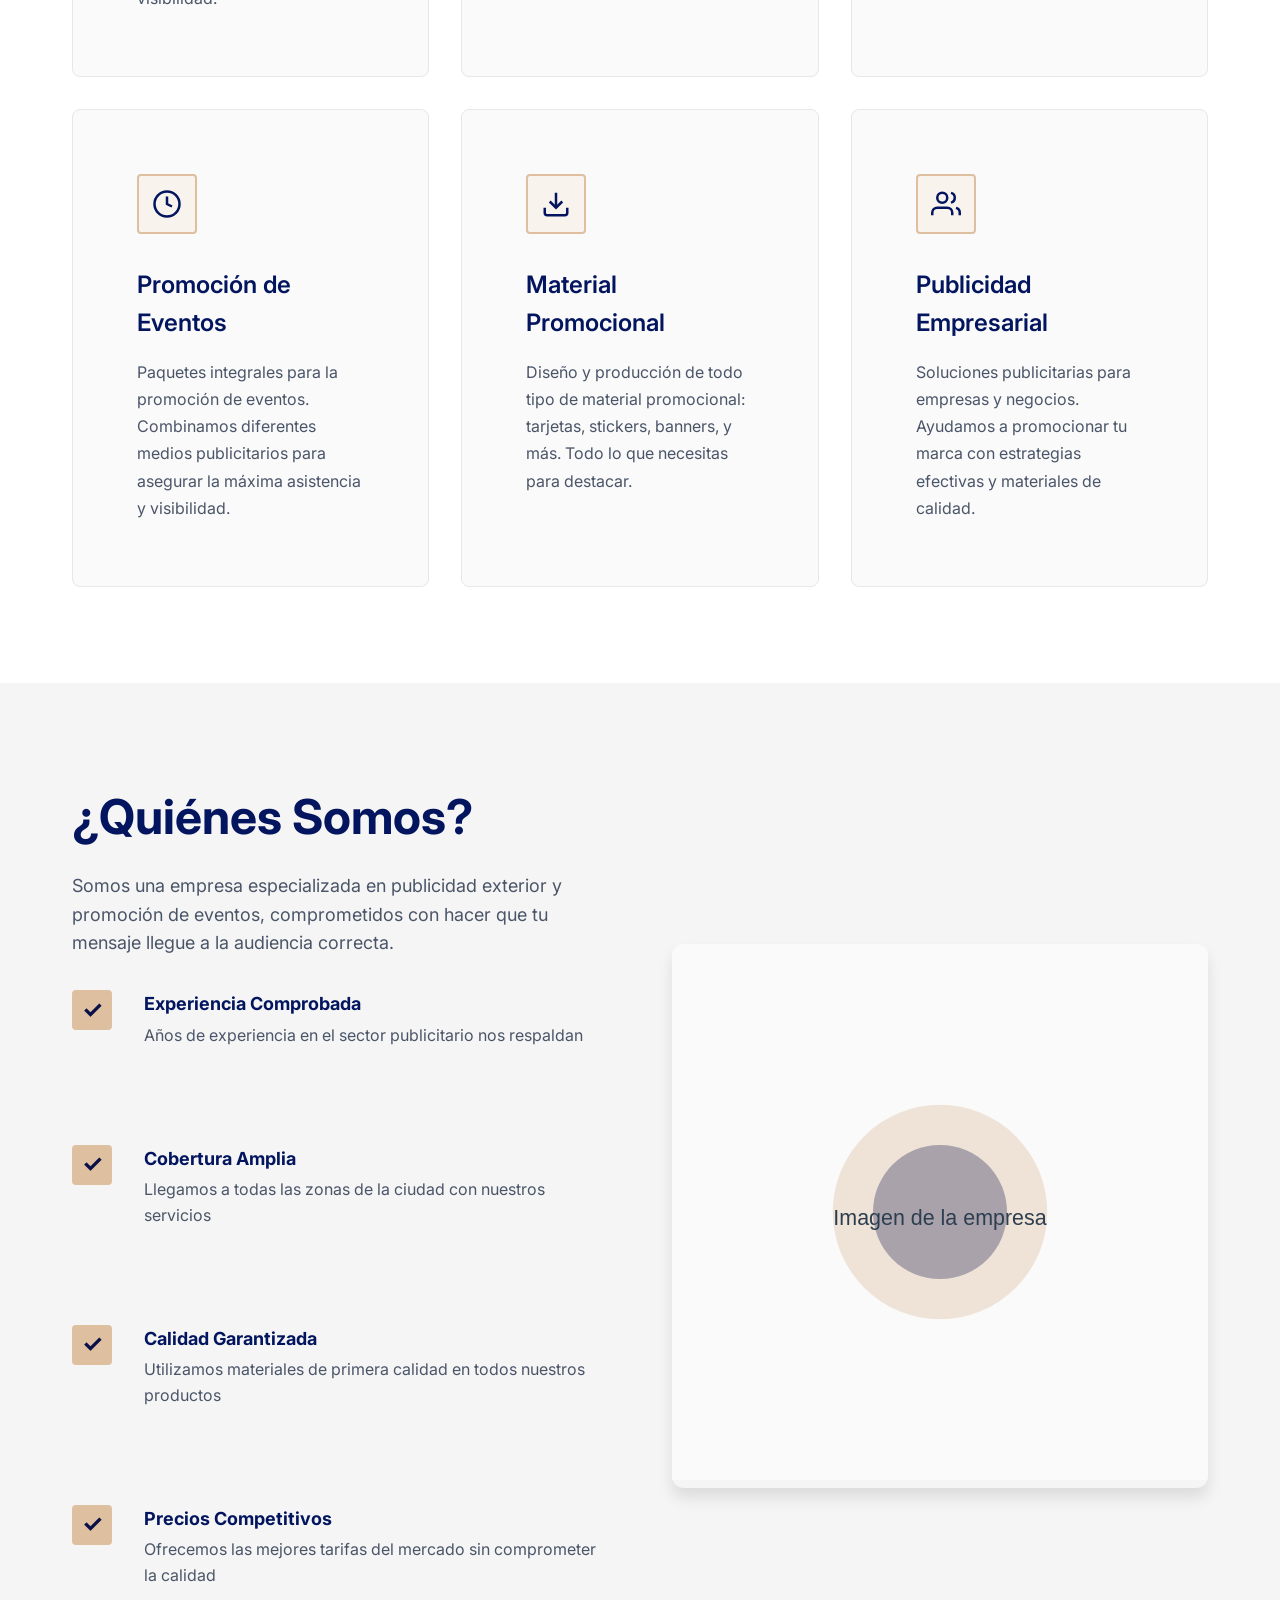
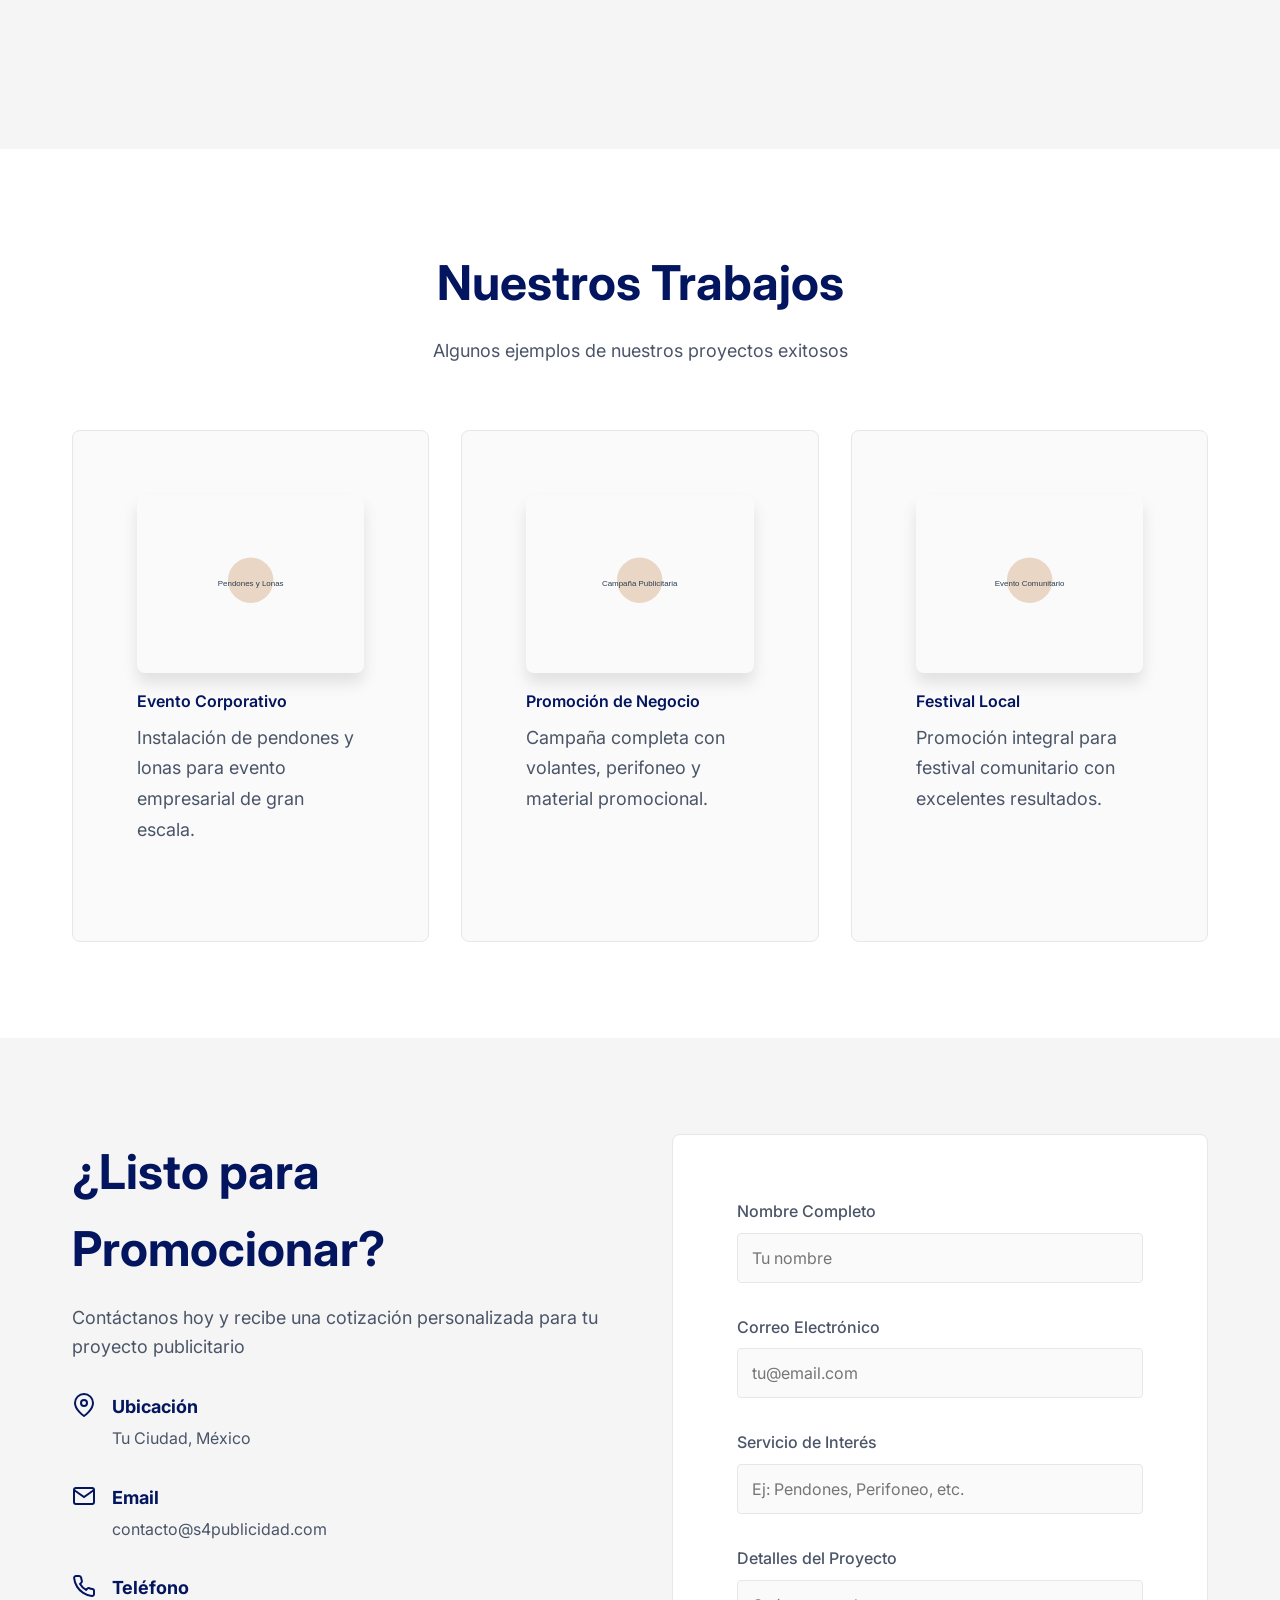
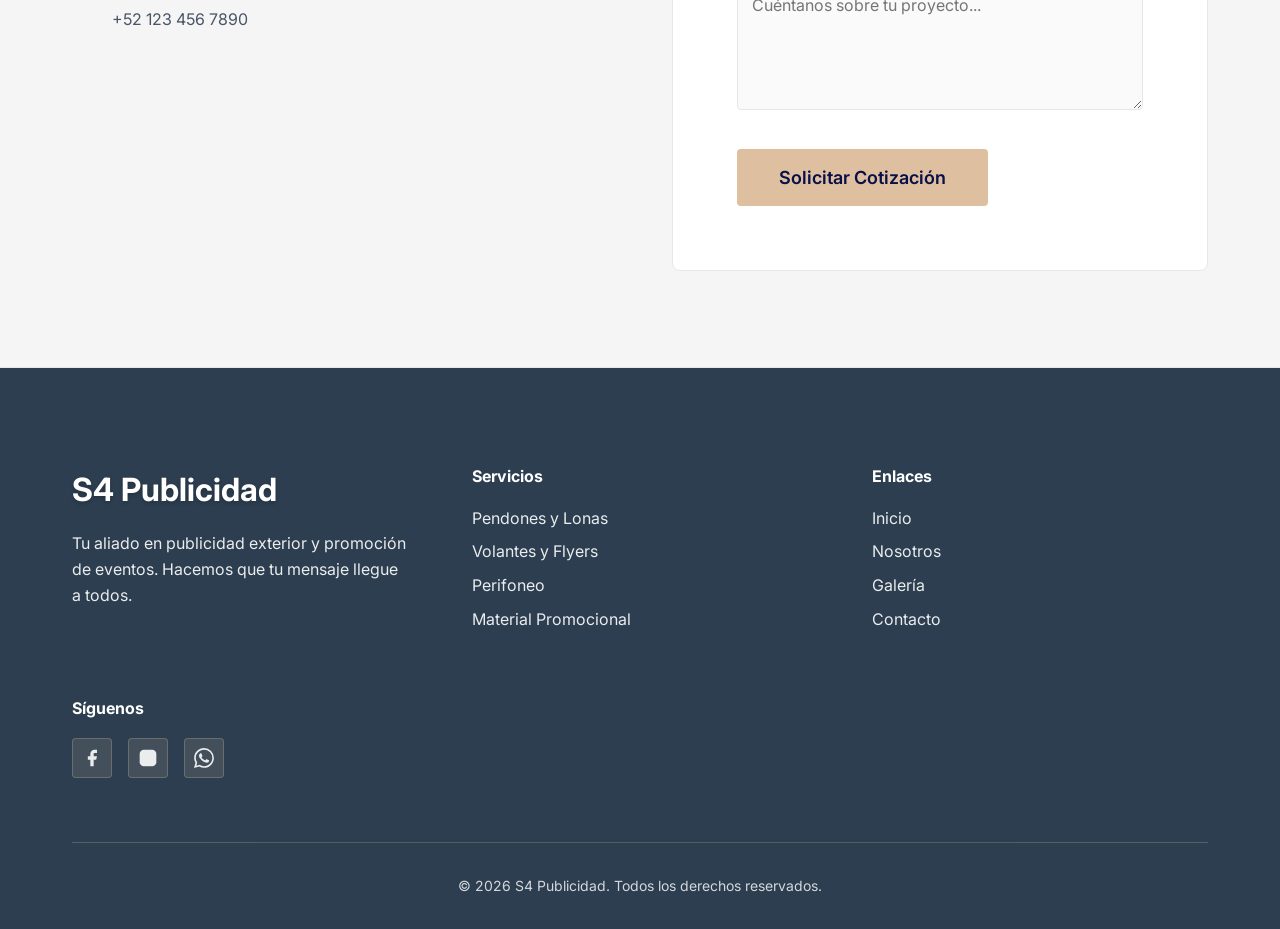
==== commit 15d97cbb: "Estilo sobre colores y estructura" ====
--- a/index.html
+++ b/index.html
@@ -219,8 +219,8 @@
                         <svg viewBox="0 0 400 400" fill="none">
                             <rect width="400" height="400" fill="#FAFAFA" />
                             <circle cx="200" cy="200" r="80" fill="#DEBFA0" opacity="0.4" />
-                            <circle cx="200" cy="200" r="50" fill="#364257" opacity="0.2" />
-                            <text x="200" y="210" text-anchor="middle" fill="#364257" font-size="16"
+                            <circle cx="200" cy="200" r="50" fill="#090F47" opacity="0.3" />
+                            <text x="200" y="210" text-anchor="middle" fill="#2C3E50" font-size="16"
                                 font-family="Arial">
                                 Imagen de la empresa
                             </text>
@@ -248,7 +248,7 @@
                         <svg viewBox="0 0 400 300" fill="none">
                             <rect width="400" height="300" fill="#FAFAFA" />
                             <circle cx="200" cy="150" r="40" fill="#DEBFA0" opacity="0.6" />
-                            <text x="200" y="160" text-anchor="middle" fill="#364257" font-size="14"
+                            <text x="200" y="160" text-anchor="middle" fill="#2C3E50" font-size="14"
                                 font-family="Arial">
                                 Pendones y Lonas
                             </text>
@@ -266,7 +266,7 @@
                         <svg viewBox="0 0 400 300" fill="none">
                             <rect width="400" height="300" fill="#FAFAFA" />
                             <circle cx="200" cy="150" r="40" fill="#DEBFA0" opacity="0.6" />
-                            <text x="200" y="160" text-anchor="middle" fill="#364257" font-size="14"
+                            <text x="200" y="160" text-anchor="middle" fill="#2C3E50" font-size="14"
                                 font-family="Arial">
                                 Campaña Publicitaria
                             </text>
@@ -284,7 +284,7 @@
                         <svg viewBox="0 0 400 300" fill="none">
                             <rect width="400" height="300" fill="#FAFAFA" />
                             <circle cx="200" cy="150" r="40" fill="#DEBFA0" opacity="0.6" />
-                            <text x="200" y="160" text-anchor="middle" fill="#364257" font-size="14"
+                            <text x="200" y="160" text-anchor="middle" fill="#2C3E50" font-size="14"
                                 font-family="Arial">
                                 Evento Comunitario
                             </text>
--- a/css/style.css
+++ b/css/style.css
@@ -3,20 +3,20 @@
    =================================== */
 :root {
     /* Paleta de Colores Minimalista */
-    --primary-color: #090F47;
-    /* Azul oscuro - Color principal */
-    --secondary-color: #364257;
-    /* Gris azulado - Acento oscuro */
+    --primary-color: #02155E;
+    /* Azul Noche - Color principal elegante */
+    --secondary-color: #2C3E50;
+    /* Gris azulado intenso (más oscuro) */
     --accent-color: #DEBFA0;
     /* Crema/Beige - Acento cálido */
     --white-color: #FFFFFF;
     /* Blanco puro */
 
     /* Variaciones de colores */
-    --primary-dark: #060a30;
-    --primary-light: #1a2570;
-    --secondary-dark: #2a3342;
-    --secondary-light: #4a5568;
+    --primary-dark: #010a30;
+    --primary-light: #0d1e66;
+    --secondary-dark: #1a252f;
+    --secondary-light: #34495e;
     --accent-dark: #c9a885;
     --accent-light: #e8d4bb;
 
@@ -27,8 +27,8 @@
     /* Gris claro para contraste */
     --bg-white: #FFFFFF;
     /* Blanco puro para tarjetas */
-    --bg-dark: #364257;
-    /* Gris azulado para footer */
+    --bg-dark: #090F47;
+    /* Azul oscuro principal para footer */
     --bg-accent: #DEBFA0;
     /* Crema para acentos */
     --bg-accent-light: #F8F3ED;
@@ -43,8 +43,8 @@
     /* Gris claro */
     --text-light: #FFFFFF;
     /* Texto claro para fondos oscuros */
-    --text-on-accent: #364257;
-    /* Texto sobre fondo crema */
+    --text-on-accent: #090F47;
+    /* Azul principal sobre fondo crema */
 
     /* Bordes minimalistas */
     --border-color: #e5e7eb;
@@ -142,7 +142,8 @@
 
 /* Texto con color de acento */
 .accent-text {
-    color: var(--secondary-color);
+    color: var(--accent-color);
+    text-shadow: 2px 2px 8px rgba(0, 0, 0, 0.7);
     font-weight: 600;
 }
 
@@ -177,7 +178,9 @@
 .logo {
     font-size: var(--font-size-xl);
     font-weight: 700;
-    color: var(--accent-color);
+    color: var(--white-color);
+    /* Blanco elegante */
+    text-shadow: 0 2px 4px rgba(0, 0, 0, 0.2);
     letter-spacing: -0.02em;
     transition: color var(--transition-normal);
 }
@@ -289,23 +292,32 @@
     justify-content: center;
     position: relative;
     padding: var(--spacing-xl) 0;
-    background: var(--bg-primary);
+    /* Integrar degradado oscuro (negro/azul profundo) y imagen */
+    background-image:
+        linear-gradient(135deg,
+            rgba(0, 0, 0, 0.92) 0%,
+            rgba(9, 15, 71, 0.85) 50%,
+            rgba(0, 0, 0, 0.92) 100%),
+        url('../assets/images/espectacular.jpg');
+    background-size: cover;
+    background-position: center;
+    background-repeat: no-repeat;
+    background-attachment: fixed;
+    overflow: hidden;
+    /* Asegurar que nada se salga del contenedor */
 }
 
 .hero-background {
-    position: absolute;
-    top: 0;
-    left: 0;
-    right: 0;
-    bottom: 0;
-    background: linear-gradient(135deg, rgba(222, 191, 160, 0.08) 0%, transparent 50%);
-    z-index: -1;
+    display: none;
+    /* Ya no es necesario, integrado en .hero */
 }
 
 .hero-content {
     text-align: center;
     max-width: 900px;
     margin: 0 auto;
+    position: relative;
+    z-index: 2;
     animation: fadeInUp 1s ease;
 }
 
@@ -315,17 +327,19 @@
     line-height: 1.2;
     margin-bottom: var(--spacing-md);
     letter-spacing: -0.02em;
-    color: var(--text-primary);
+    color: var(--text-light);
+    text-shadow: 2px 2px 8px rgba(0, 0, 0, 0.5);
 }
 
 .hero-description {
-    font-size: var(--font-size-md);
-    color: var(--text-secondary);
+    font-size: clamp(1.1rem, 2vw, 1.3rem);
+    color: rgba(255, 255, 255, 0.95);
     margin-bottom: var(--spacing-lg);
     max-width: 700px;
     margin-left: auto;
     margin-right: auto;
-    line-height: 1.8;
+    line-height: 1.6;
+    text-shadow: 1px 1px 4px rgba(0, 0, 0, 0.5);
 }
 
 .hero-buttons {
@@ -403,6 +417,16 @@
     padding: var(--spacing-xl) 0;
 }
 
+/* Títulos y subtítulos con color principal */
+.services .section-title,
+.services .service-title {
+    color: var(--primary-color);
+}
+
+.services .section-description {
+    color: var(--text-secondary);
+}
+
 .services-grid {
     display: grid;
     grid-template-columns: repeat(auto-fit, minmax(300px, 1fr));
@@ -432,7 +456,7 @@
     align-items: center;
     justify-content: center;
     margin-bottom: var(--spacing-md);
-    color: var(--secondary-color);
+    color: var(--primary-color);
     border: 2px solid var(--accent-color);
 }
 
@@ -469,9 +493,16 @@
     margin-top: var(--spacing-md);
 }
 
+/* Títulos en sección Nosotros */
+.features .section-title,
+.features h4 {
+    color: var(--primary-color);
+}
+
 .feature-item {
     display: flex;
-    gap: var(--spacing-sm);
+    gap: var(--spacing-md);
+    margin-bottom: var(--spacing-lg);
     align-items: flex-start;
 }
 
@@ -522,6 +553,12 @@
     padding: var(--spacing-xl) 0;
 }
 
+/* Títulos en sección Galería */
+.testimonials .section-title,
+.testimonial-card h4 {
+    color: var(--primary-color);
+}
+
 .testimonials-grid {
     display: grid;
     grid-template-columns: repeat(auto-fit, minmax(300px, 1fr));
@@ -593,17 +630,35 @@
     padding: var(--spacing-xl) 0;
 }
 
+/* Títulos en sección Contacto */
+.contact .section-title,
+.contact-details h4 {
+    color: var(--primary-color);
+}
+
 .contact-wrapper {
     display: grid;
     grid-template-columns: repeat(auto-fit, minmax(400px, 1fr));
     gap: var(--spacing-lg);
 }
 
+/* Títulos en sección Galería */
+.testimonials .section-title,
+.testimonial-card h4 {
+    color: var(--primary-color);
+}
+
 .contact-details {
     display: flex;
     flex-direction: column;
     gap: var(--spacing-md);
     margin-top: var(--spacing-md);
+}
+
+/* Títulos en sección Contacto */
+.contact .section-title,
+.contact-details h4 {
+    color: var(--primary-color);
 }
 
 .contact-item {
@@ -679,10 +734,12 @@
    FOOTER
    =================================== */
 .footer {
-    background: var(--bg-dark);
-    padding: var(--spacing-lg) 0 var(--spacing-md);
+    background: var(--secondary-color);
+    /* Mismo color que el header */
+    padding: var(--spacing-xl) 0 var(--spacing-md);
     border-top: 1px solid var(--border-color);
     color: var(--text-light);
+    margin-top: auto;
 }
 
 .footer-content {
@@ -700,7 +757,9 @@
 .footer-logo {
     font-size: var(--font-size-xl);
     font-weight: 700;
-    color: var(--accent-color);
+    color: var(--white-color);
+    /* Blanco elegante igual que header */
+    text-shadow: 0 2px 4px rgba(0, 0, 0, 0.2);
 }
 
 .footer-section p,
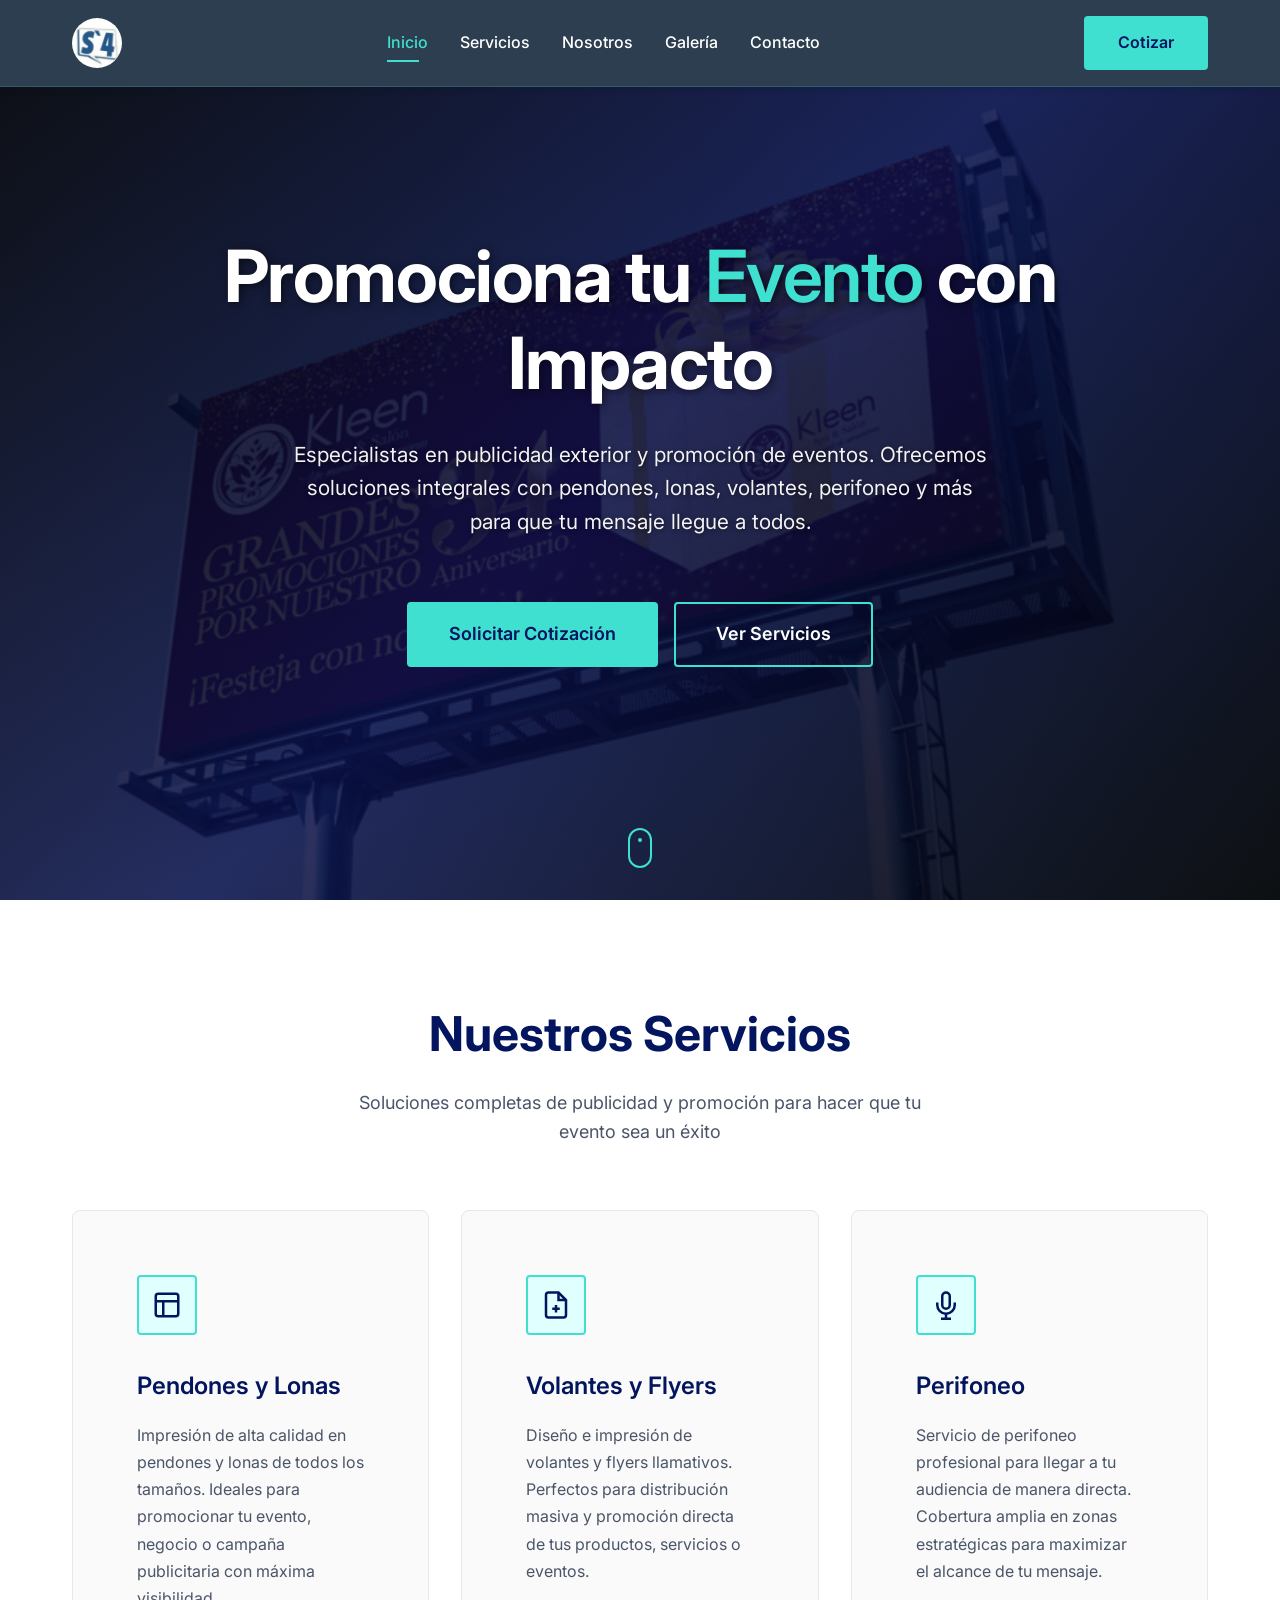
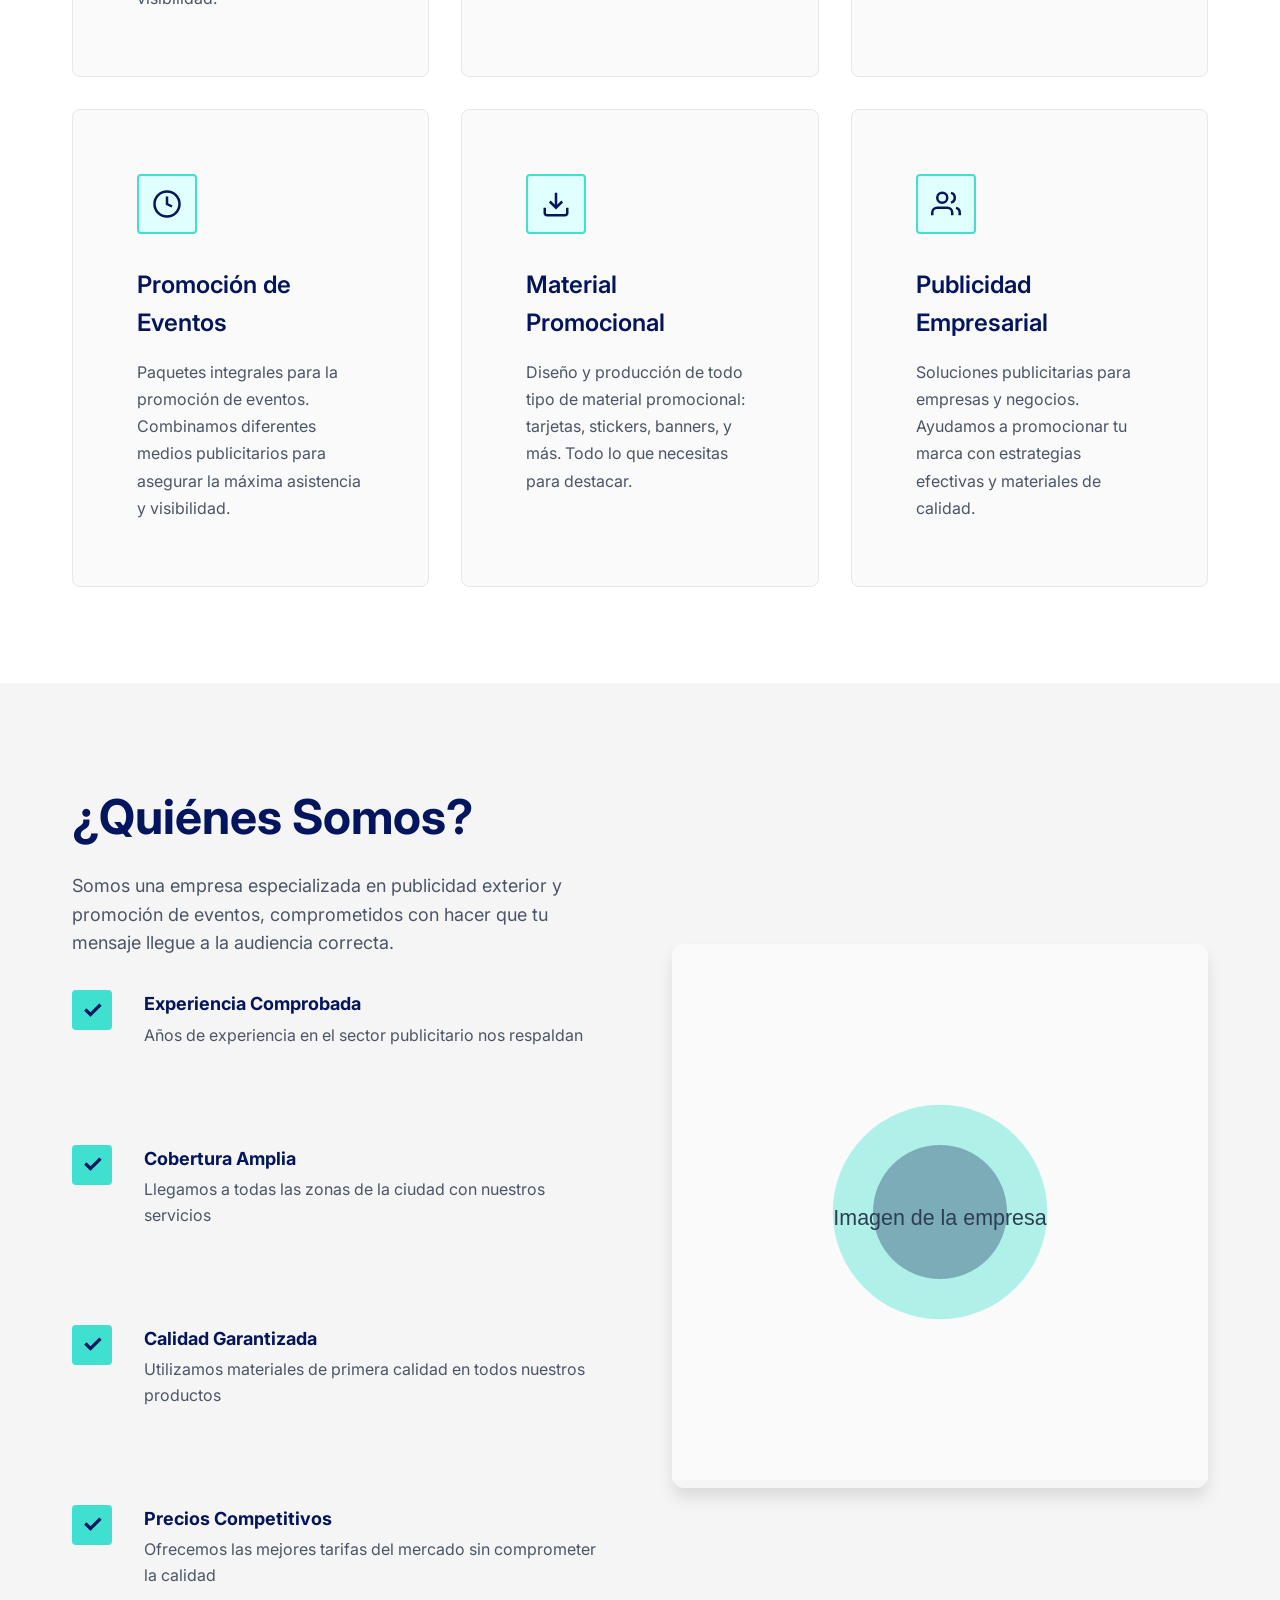
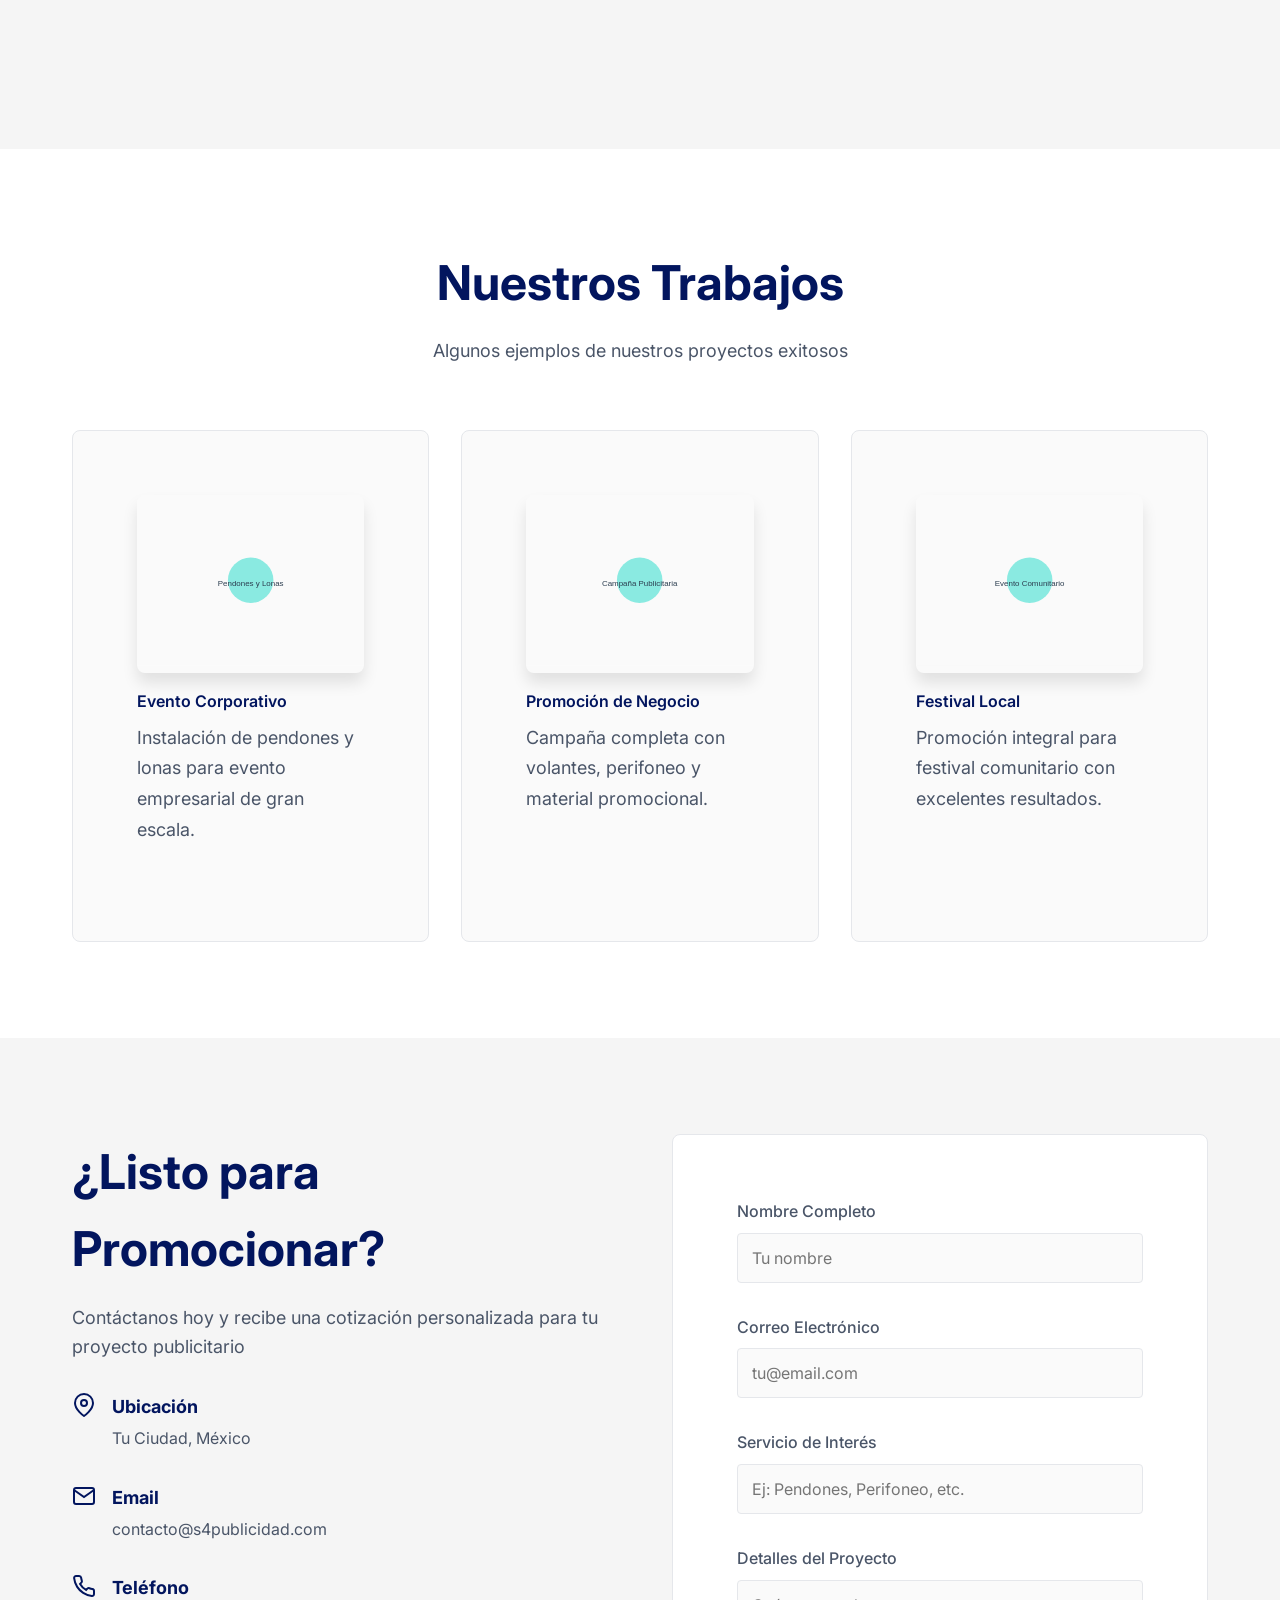
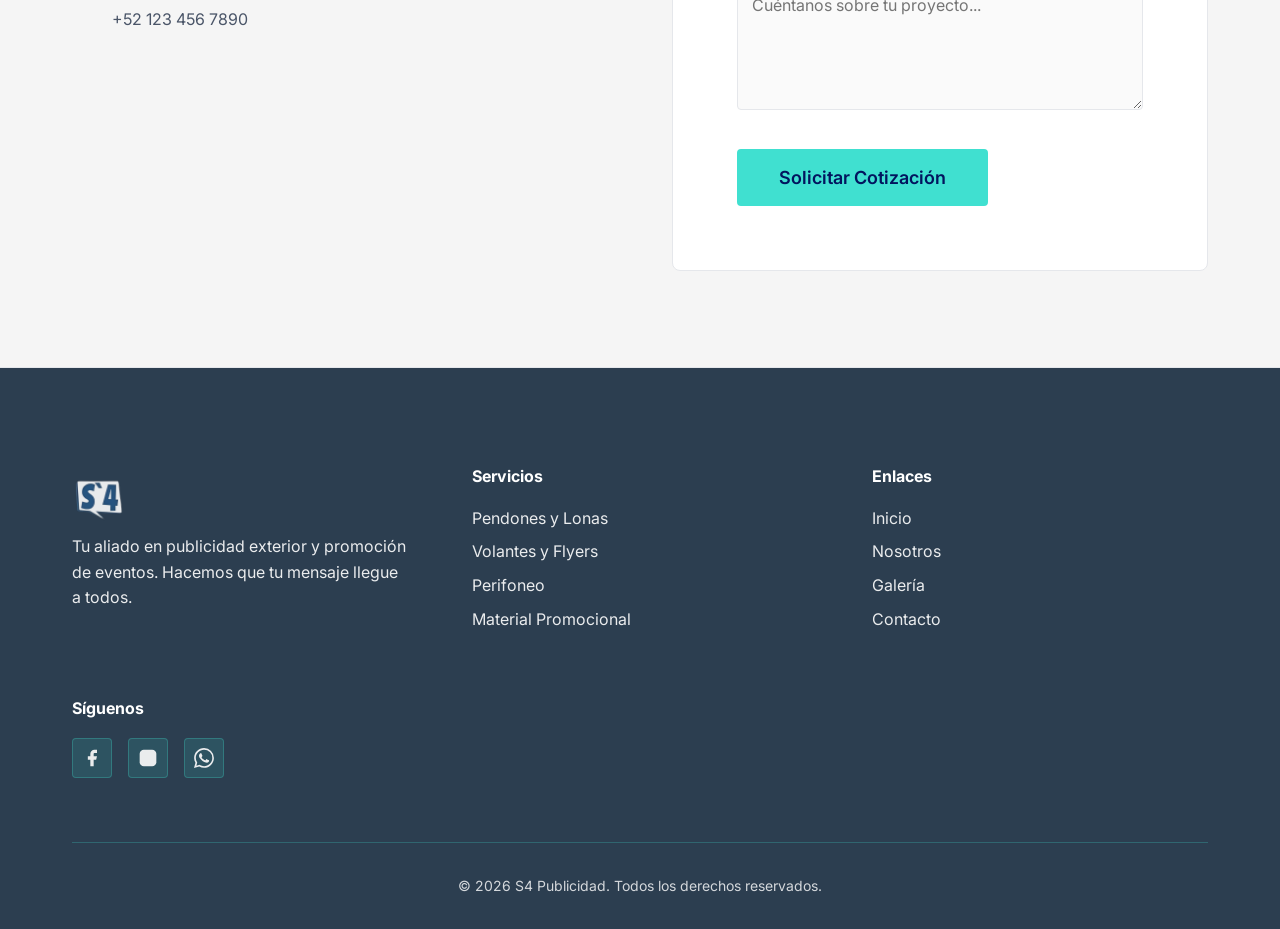
==== commit 1494e8a2: "Logo y color turquesa" ====
--- a/index.html
+++ b/index.html
@@ -31,7 +31,9 @@
     <nav class="navbar" id="navbar">
         <div class="container">
             <div class="nav-wrapper">
-                <a href="#" class="logo">S4 Publicidad</a>
+                <a href="#" class="logo">
+                    <img src="assets/images/logo.png" alt="S4 Publicidad" class="logo-img">
+                </a>
                 <button class="menu-toggle" id="menuToggle" aria-label="Toggle menu">
                     <span></span>
                     <span></span>
@@ -218,7 +220,7 @@
                         <!-- Placeholder para imagen de la empresa -->
                         <svg viewBox="0 0 400 400" fill="none">
                             <rect width="400" height="400" fill="#FAFAFA" />
-                            <circle cx="200" cy="200" r="80" fill="#DEBFA0" opacity="0.4" />
+                            <circle cx="200" cy="200" r="80" fill="#40E0D0" opacity="0.4" />
                             <circle cx="200" cy="200" r="50" fill="#090F47" opacity="0.3" />
                             <text x="200" y="210" text-anchor="middle" fill="#2C3E50" font-size="16"
                                 font-family="Arial">
@@ -247,7 +249,7 @@
                         style="margin-bottom: 1rem; border-radius: 0.5rem; overflow: hidden;">
                         <svg viewBox="0 0 400 300" fill="none">
                             <rect width="400" height="300" fill="#FAFAFA" />
-                            <circle cx="200" cy="150" r="40" fill="#DEBFA0" opacity="0.6" />
+                            <circle cx="200" cy="150" r="40" fill="#40E0D0" opacity="0.6" />
                             <text x="200" y="160" text-anchor="middle" fill="#2C3E50" font-size="14"
                                 font-family="Arial">
                                 Pendones y Lonas
@@ -265,7 +267,7 @@
                         style="margin-bottom: 1rem; border-radius: 0.5rem; overflow: hidden;">
                         <svg viewBox="0 0 400 300" fill="none">
                             <rect width="400" height="300" fill="#FAFAFA" />
-                            <circle cx="200" cy="150" r="40" fill="#DEBFA0" opacity="0.6" />
+                            <circle cx="200" cy="150" r="40" fill="#40E0D0" opacity="0.6" />
                             <text x="200" y="160" text-anchor="middle" fill="#2C3E50" font-size="14"
                                 font-family="Arial">
                                 Campaña Publicitaria
@@ -283,7 +285,7 @@
                         style="margin-bottom: 1rem; border-radius: 0.5rem; overflow: hidden;">
                         <svg viewBox="0 0 400 300" fill="none">
                             <rect width="400" height="300" fill="#FAFAFA" />
-                            <circle cx="200" cy="150" r="40" fill="#DEBFA0" opacity="0.6" />
+                            <circle cx="200" cy="150" r="40" fill="#40E0D0" opacity="0.6" />
                             <text x="200" y="160" text-anchor="middle" fill="#2C3E50" font-size="14"
                                 font-family="Arial">
                                 Evento Comunitario
@@ -377,7 +379,9 @@
         <div class="container">
             <div class="footer-content">
                 <div class="footer-section">
-                    <h3 class="footer-logo">S4 Publicidad</h3>
+                    <a href="#" class="footer-logo">
+                        <img src="assets/images/logo2.png" alt="S4 Publicidad" class="footer-logo-img">
+                    </a>
                     <p>Tu aliado en publicidad exterior y promoción de eventos. Hacemos que tu mensaje llegue a todos.
                     </p>
                 </div>
--- a/css/style.css
+++ b/css/style.css
@@ -7,8 +7,8 @@
     /* Azul Noche - Color principal elegante */
     --secondary-color: #2C3E50;
     /* Gris azulado intenso (más oscuro) */
-    --accent-color: #DEBFA0;
-    /* Crema/Beige - Acento cálido */
+    --accent-color: #40E0D0;
+    /* Turquesa - Acento fresco y vibrante */
     --white-color: #FFFFFF;
     /* Blanco puro */
 
@@ -17,8 +17,10 @@
     --primary-light: #0d1e66;
     --secondary-dark: #1a252f;
     --secondary-light: #34495e;
-    --accent-dark: #c9a885;
-    --accent-light: #e8d4bb;
+    --accent-dark: #20B2AA;
+    /* Turquesa oscuro */
+    --accent-light: #AFEEEE;
+    /* Turquesa claro */
 
     /* Colores de fondo - Minimalista */
     --bg-primary: #FAFAFA;
@@ -29,10 +31,10 @@
     /* Blanco puro para tarjetas */
     --bg-dark: #090F47;
     /* Azul oscuro principal para footer */
-    --bg-accent: #DEBFA0;
-    /* Crema para acentos */
-    --bg-accent-light: #F8F3ED;
-    /* Crema muy claro */
+    --bg-accent: #40E0D0;
+    /* Turquesa para acentos */
+    --bg-accent-light: #E0FFFF;
+    /* Turquesa muy claro */
 
     /* Colores de texto */
     --text-primary: #1a1a1a;
@@ -43,19 +45,19 @@
     /* Gris claro */
     --text-light: #FFFFFF;
     /* Texto claro para fondos oscuros */
-    --text-on-accent: #090F47;
-    /* Azul principal sobre fondo crema */
+    --text-on-accent: #02155E;
+    /* Azul principal sobre fondo turquesa */
 
     /* Bordes minimalistas */
     --border-color: #e5e7eb;
     --border-light: #f3f4f6;
-    --border-accent: #DEBFA0;
+    --border-accent: #40E0D0;
 
     /* Sombras sutiles */
     --shadow-sm: 0 1px 2px rgba(0, 0, 0, 0.05);
     --shadow-md: 0 4px 6px rgba(0, 0, 0, 0.07);
     --shadow-lg: 0 10px 15px rgba(0, 0, 0, 0.1);
-    --shadow-accent: 0 4px 12px rgba(222, 191, 160, 0.2);
+    --shadow-accent: 0 4px 12px rgba(64, 224, 208, 0.2);
 
     /* Espaciado */
     --spacing-xs: 0.5rem;
@@ -65,7 +67,11 @@
     --spacing-xl: 6rem;
 
     /* Tipografía */
-    --font-primary: 'Inter', -apple-system, BlinkMacSystemFont, 'Segoe UI', sans-serif;
+    --font-primary: 'Inter',
+        -apple-system,
+        BlinkMacSystemFont,
+        'Segoe UI',
+        sans-serif;
     --font-size-xs: 0.875rem;
     --font-size-sm: 1rem;
     --font-size-md: 1.125rem;
@@ -158,7 +164,7 @@
     z-index: 1000;
     padding: var(--spacing-sm) 0;
     background: var(--secondary-color);
-    border-bottom: 1px solid rgba(222, 191, 160, 0.2);
+    border-bottom: 1px solid rgba(64, 224, 208, 0.2);
     transition: all var(--transition-normal);
     box-shadow: var(--shadow-md);
 }
@@ -187,6 +193,21 @@
 
 .logo:hover {
     color: var(--accent-light);
+}
+
+.logo-img {
+    height: 50px;
+    width: 50px;
+    object-fit: cover;
+    display: block;
+    border-radius: 50%;
+}
+
+.footer-logo-img {
+    height: 70px;
+    width: auto;
+    object-fit: contain;
+    display: block;
 }
 
 .nav-menu {
@@ -722,7 +743,7 @@
 .form-group textarea:focus {
     outline: none;
     border-color: var(--accent-color);
-    box-shadow: 0 0 0 3px rgba(222, 191, 160, 0.2);
+    box-shadow: 0 0 0 3px rgba(64, 224, 208, 0.2);
 }
 
 .form-group textarea {
@@ -788,8 +809,8 @@
 .social-links a {
     width: 40px;
     height: 40px;
-    background: rgba(222, 191, 160, 0.15);
-    border: 1px solid rgba(222, 191, 160, 0.3);
+    background: rgba(64, 224, 208, 0.15);
+    border: 1px solid rgba(64, 224, 208, 0.3);
     border-radius: var(--radius-sm);
     display: flex;
     align-items: center;
@@ -815,7 +836,7 @@
 .footer-bottom {
     text-align: center;
     padding-top: var(--spacing-md);
-    border-top: 1px solid rgba(222, 191, 160, 0.3);
+    border-top: 1px solid rgba(64, 224, 208, 0.3);
     color: var(--text-light);
     font-size: var(--font-size-xs);
     opacity: 0.8;
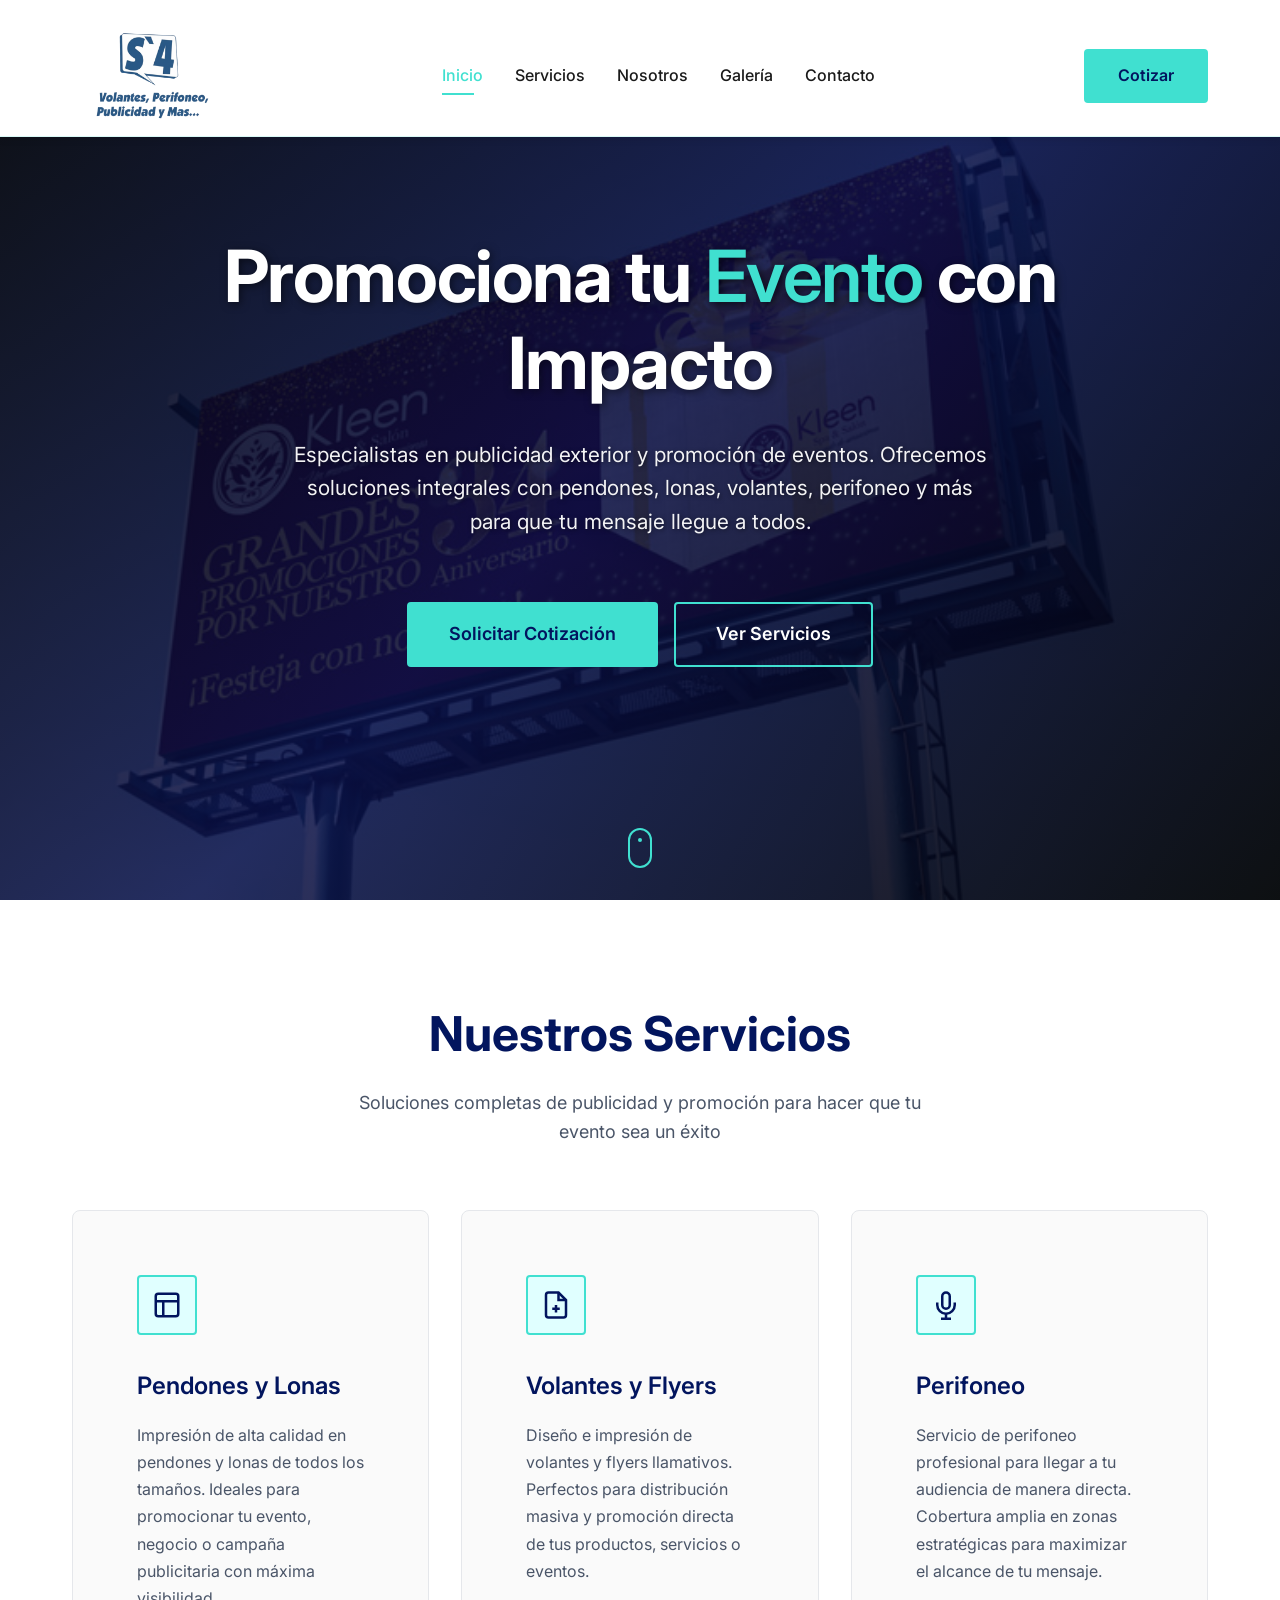
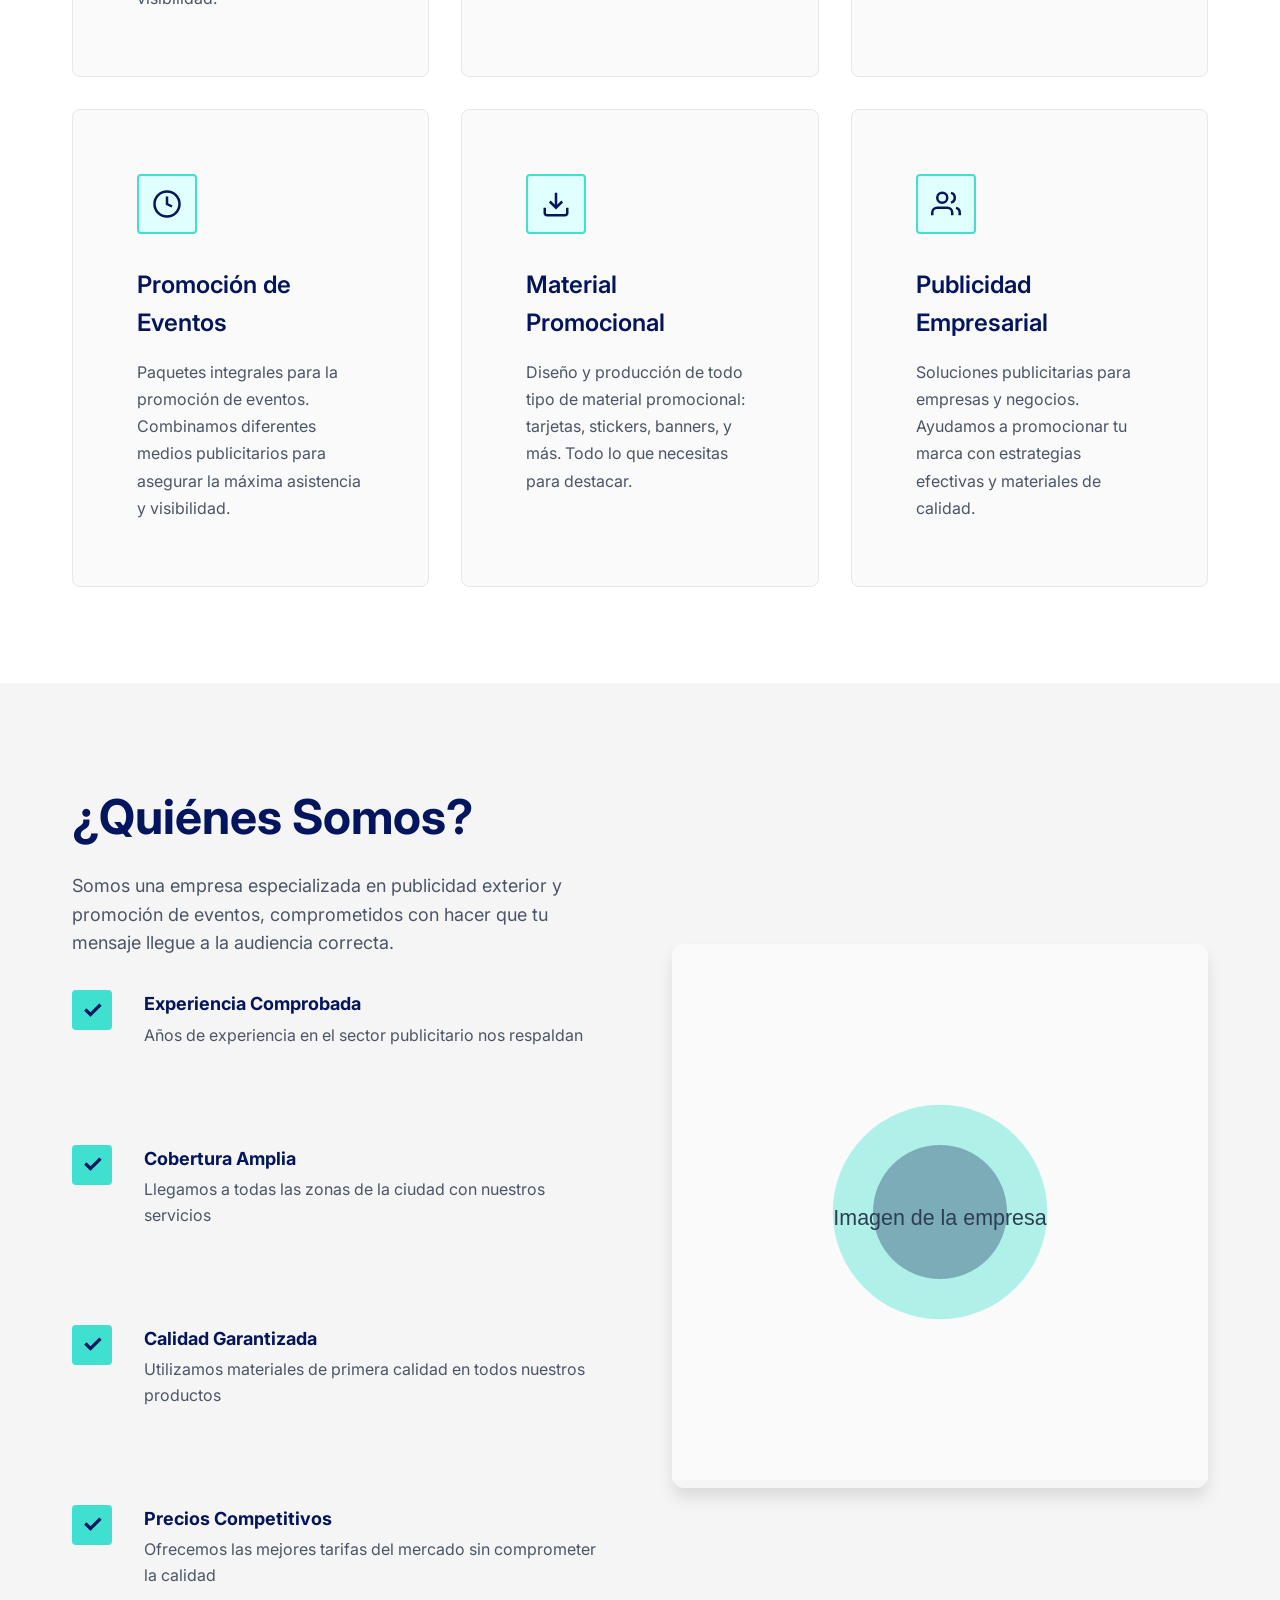
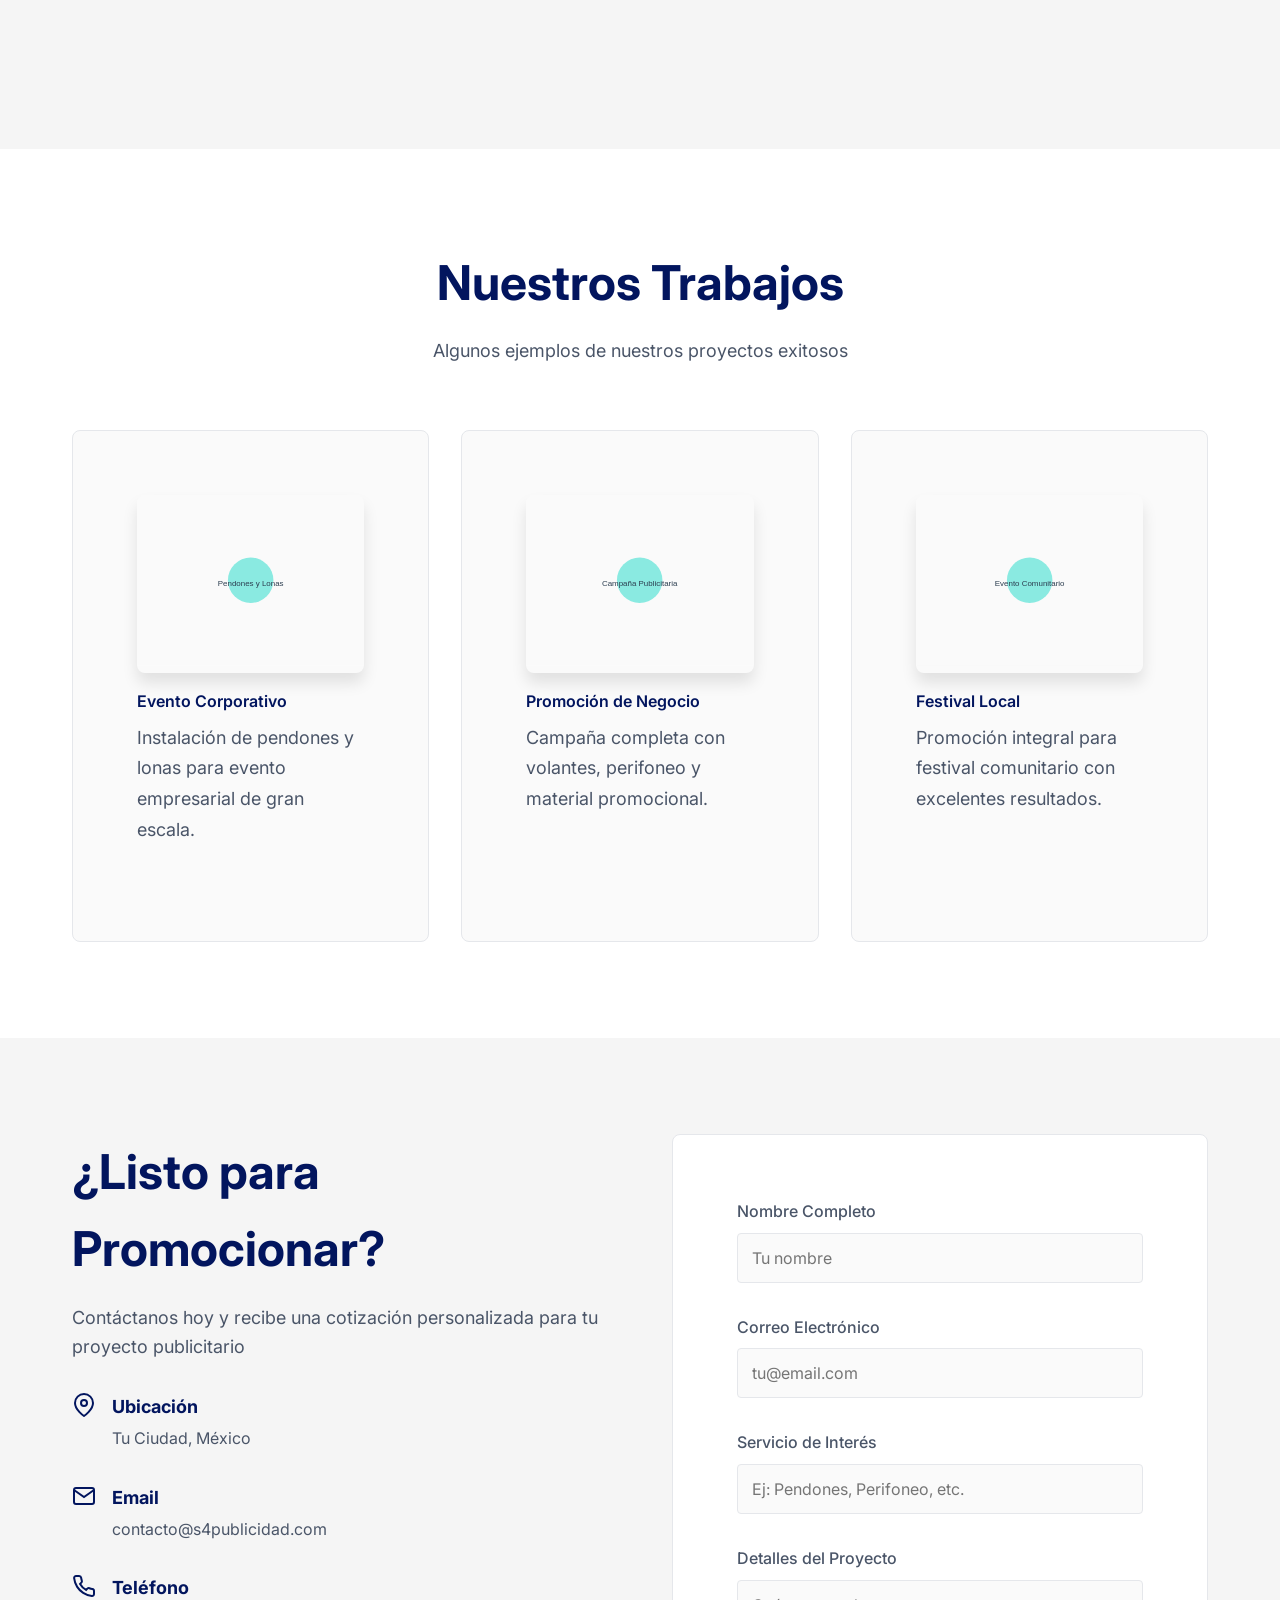
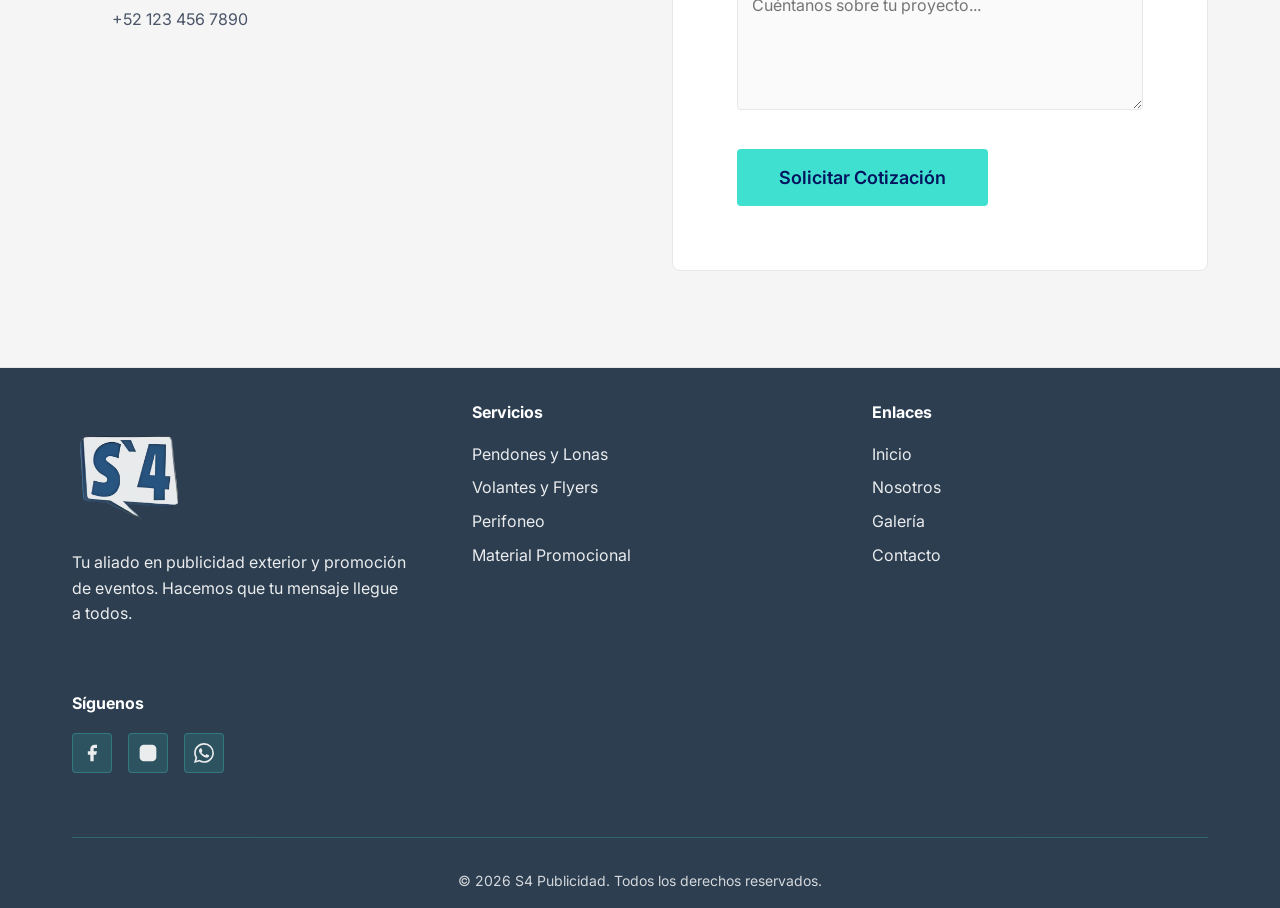
==== commit 2b0fda92: "Cmbio de header" ====
--- a/index.html
+++ b/index.html
@@ -32,7 +32,7 @@
         <div class="container">
             <div class="nav-wrapper">
                 <a href="#" class="logo">
-                    <img src="assets/images/logo.png" alt="S4 Publicidad" class="logo-img">
+                    <img src="assets/images/logo2.png" alt="S4 Publicidad" class="logo-img">
                 </a>
                 <button class="menu-toggle" id="menuToggle" aria-label="Toggle menu">
                     <span></span>
@@ -380,7 +380,7 @@
             <div class="footer-content">
                 <div class="footer-section">
                     <a href="#" class="footer-logo">
-                        <img src="assets/images/logo2.png" alt="S4 Publicidad" class="footer-logo-img">
+                        <img src="assets/images/icono.png" alt="S4 Publicidad" class="footer-logo-img">
                     </a>
                     <p>Tu aliado en publicidad exterior y promoción de eventos. Hacemos que tu mensaje llegue a todos.
                     </p>
@@ -435,7 +435,7 @@
     <!-- ============================================ -->
 
     <!-- JavaScript -->
-    <script src="js/components-loader.js"></script>
+
     <script src="js/main.js"></script>
 </body>
 
--- a/css/style.css
+++ b/css/style.css
@@ -162,16 +162,27 @@
     left: 0;
     right: 0;
     z-index: 1000;
-    padding: var(--spacing-sm) 0;
-    background: var(--secondary-color);
+    padding: var(--spacing-sm) 0 0 0;
+    background: var(--white-color);
     border-bottom: 1px solid rgba(64, 224, 208, 0.2);
     transition: all var(--transition-normal);
     box-shadow: var(--shadow-md);
 }
 
 .navbar.scrolled {
-    padding: 0.75rem 0;
+    padding: 0.5rem 0;
     box-shadow: var(--shadow-sm);
+}
+
+.navbar.scrolled-dark {
+    background: var(--secondary-color);
+    border-bottom: 1px solid rgba(255, 255, 255, 0.1);
+}
+
+.navbar.scrolled-dark .logo,
+.navbar.scrolled-dark .nav-link,
+.navbar.scrolled-dark .menu-toggle span {
+    color: var(--white-color);
 }
 
 .nav-wrapper {
@@ -184,11 +195,13 @@
 .logo {
     font-size: var(--font-size-xl);
     font-weight: 700;
-    color: var(--white-color);
+    color: var(--primary-color);
     /* Blanco elegante */
     text-shadow: 0 2px 4px rgba(0, 0, 0, 0.2);
     letter-spacing: -0.02em;
     transition: color var(--transition-normal);
+    display: flex;
+    align-items: center;
 }
 
 .logo:hover {
@@ -196,18 +209,23 @@
 }
 
 .logo-img {
-    height: 50px;
-    width: 50px;
-    object-fit: cover;
-    display: block;
-    border-radius: 50%;
-}
-
-.footer-logo-img {
-    height: 70px;
+    height: 120px;
     width: auto;
     object-fit: contain;
     display: block;
+    transition: all var(--transition-normal);
+}
+
+.logo:hover .logo-img {
+    transform: scale(1.05);
+    filter: drop-shadow(0 0 5px rgba(64, 224, 208, 0.5));
+}
+
+.footer-logo-img {
+    height: 150px;
+    width: auto;
+    object-fit: contain;
+    display: block;
 }
 
 .nav-menu {
@@ -219,7 +237,7 @@
 .nav-link {
     position: relative;
     padding: 0.5rem 0;
-    color: var(--text-light);
+    color: var(--text-primary);
     font-weight: 500;
     transition: color var(--transition-normal);
 }
@@ -255,7 +273,7 @@
 .menu-toggle span {
     width: 25px;
     height: 3px;
-    background: var(--text-light);
+    background: var(--primary-color);
     border-radius: var(--radius-full);
     transition: all var(--transition-normal);
 }
@@ -757,7 +775,7 @@
 .footer {
     background: var(--secondary-color);
     /* Mismo color que el header */
-    padding: var(--spacing-xl) 0 var(--spacing-md);
+    padding: var(--spacing-md) 0 var(--spacing-sm);
     border-top: 1px solid var(--border-color);
     color: var(--text-light);
     margin-top: auto;
@@ -898,16 +916,21 @@
 @media (max-width: 768px) {
     .nav-menu {
         position: fixed;
-        top: 70px;
+        top: 0;
         left: 0;
         right: 0;
+        bottom: 0;
+        height: 100vh;
+        width: 100%;
         background: rgba(15, 15, 35, 0.98);
         backdrop-filter: blur(10px);
         flex-direction: column;
-        padding: var(--spacing-md);
+        align-items: center;
+        justify-content: center;
+        padding: var(--spacing-xl) var(--spacing-md);
         transform: translateX(100%);
         transition: transform var(--transition-normal);
-        border-top: 1px solid rgba(255, 255, 255, 0.1);
+        z-index: 999;
     }
 
     .nav-menu.active {
@@ -916,6 +939,8 @@
 
     .menu-toggle {
         display: flex;
+        z-index: 1001;
+        position: relative;
     }
 
     .menu-toggle.active span:nth-child(1) {
